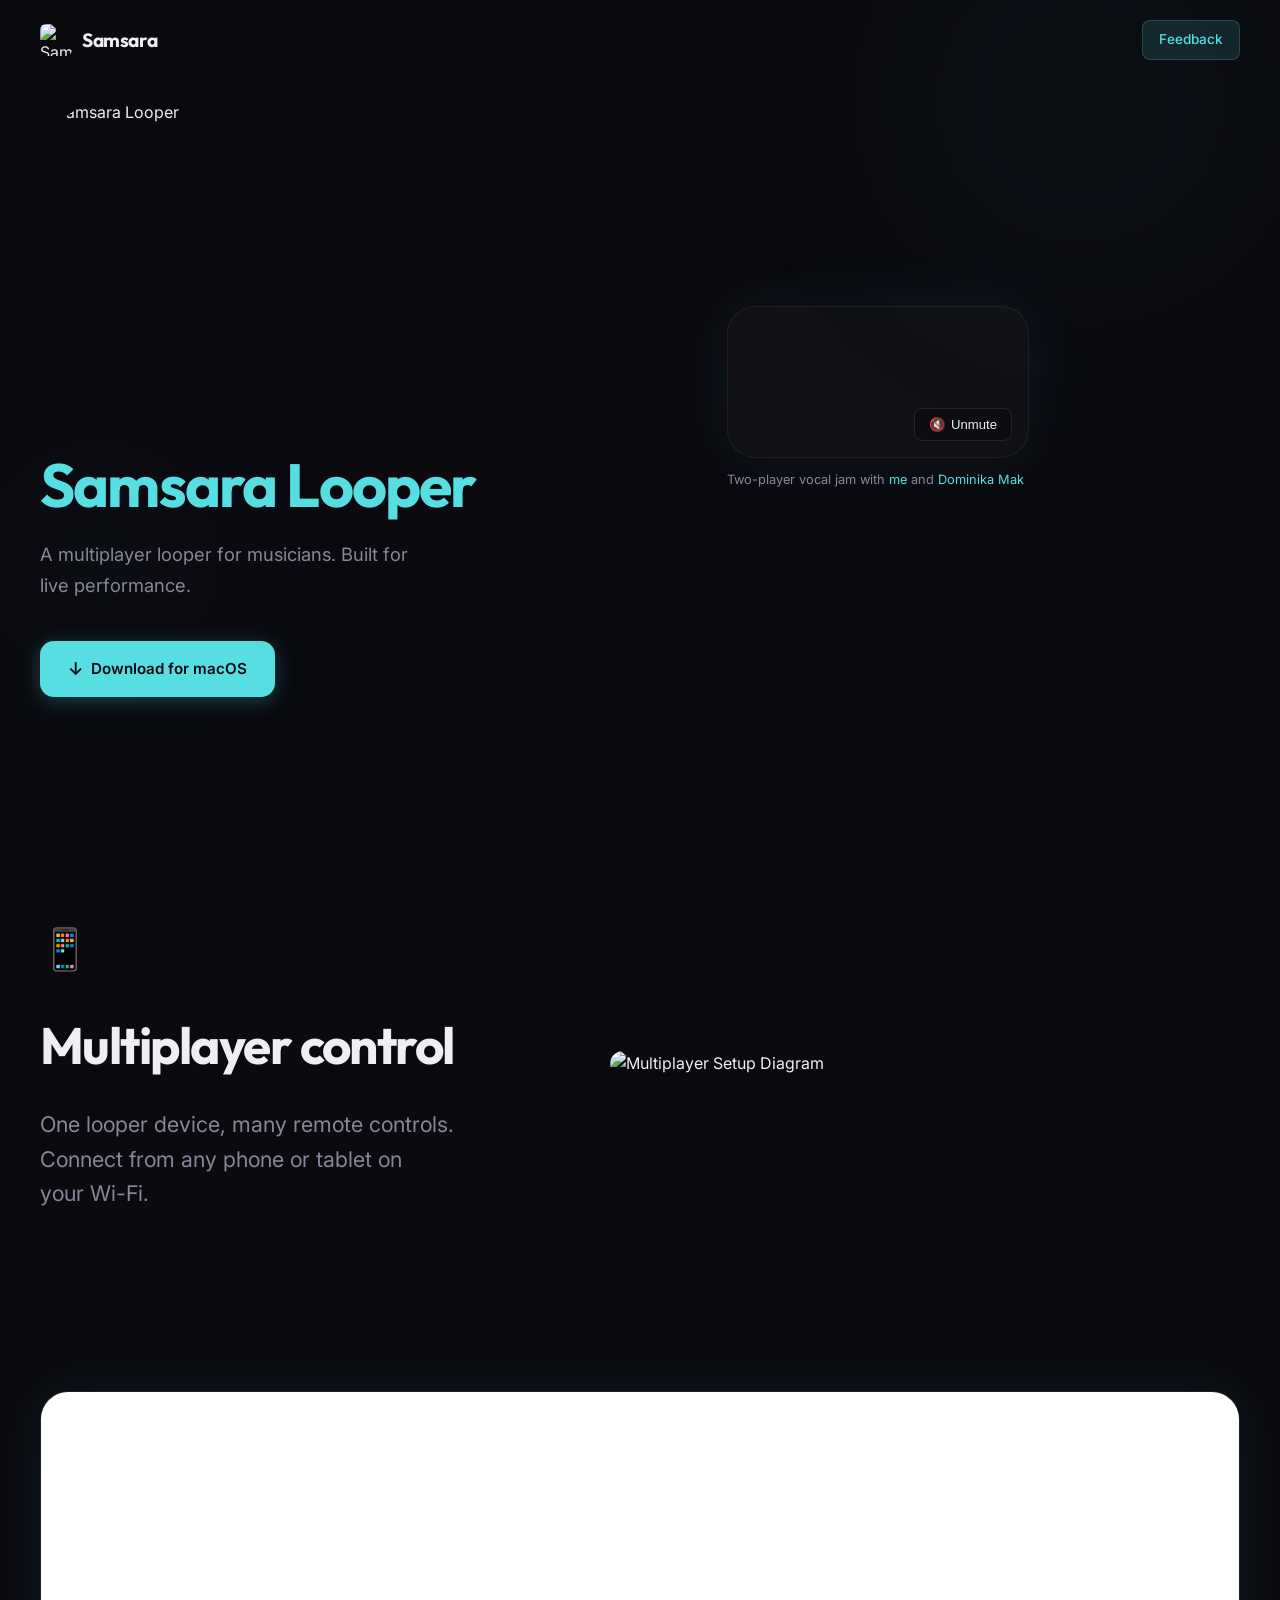
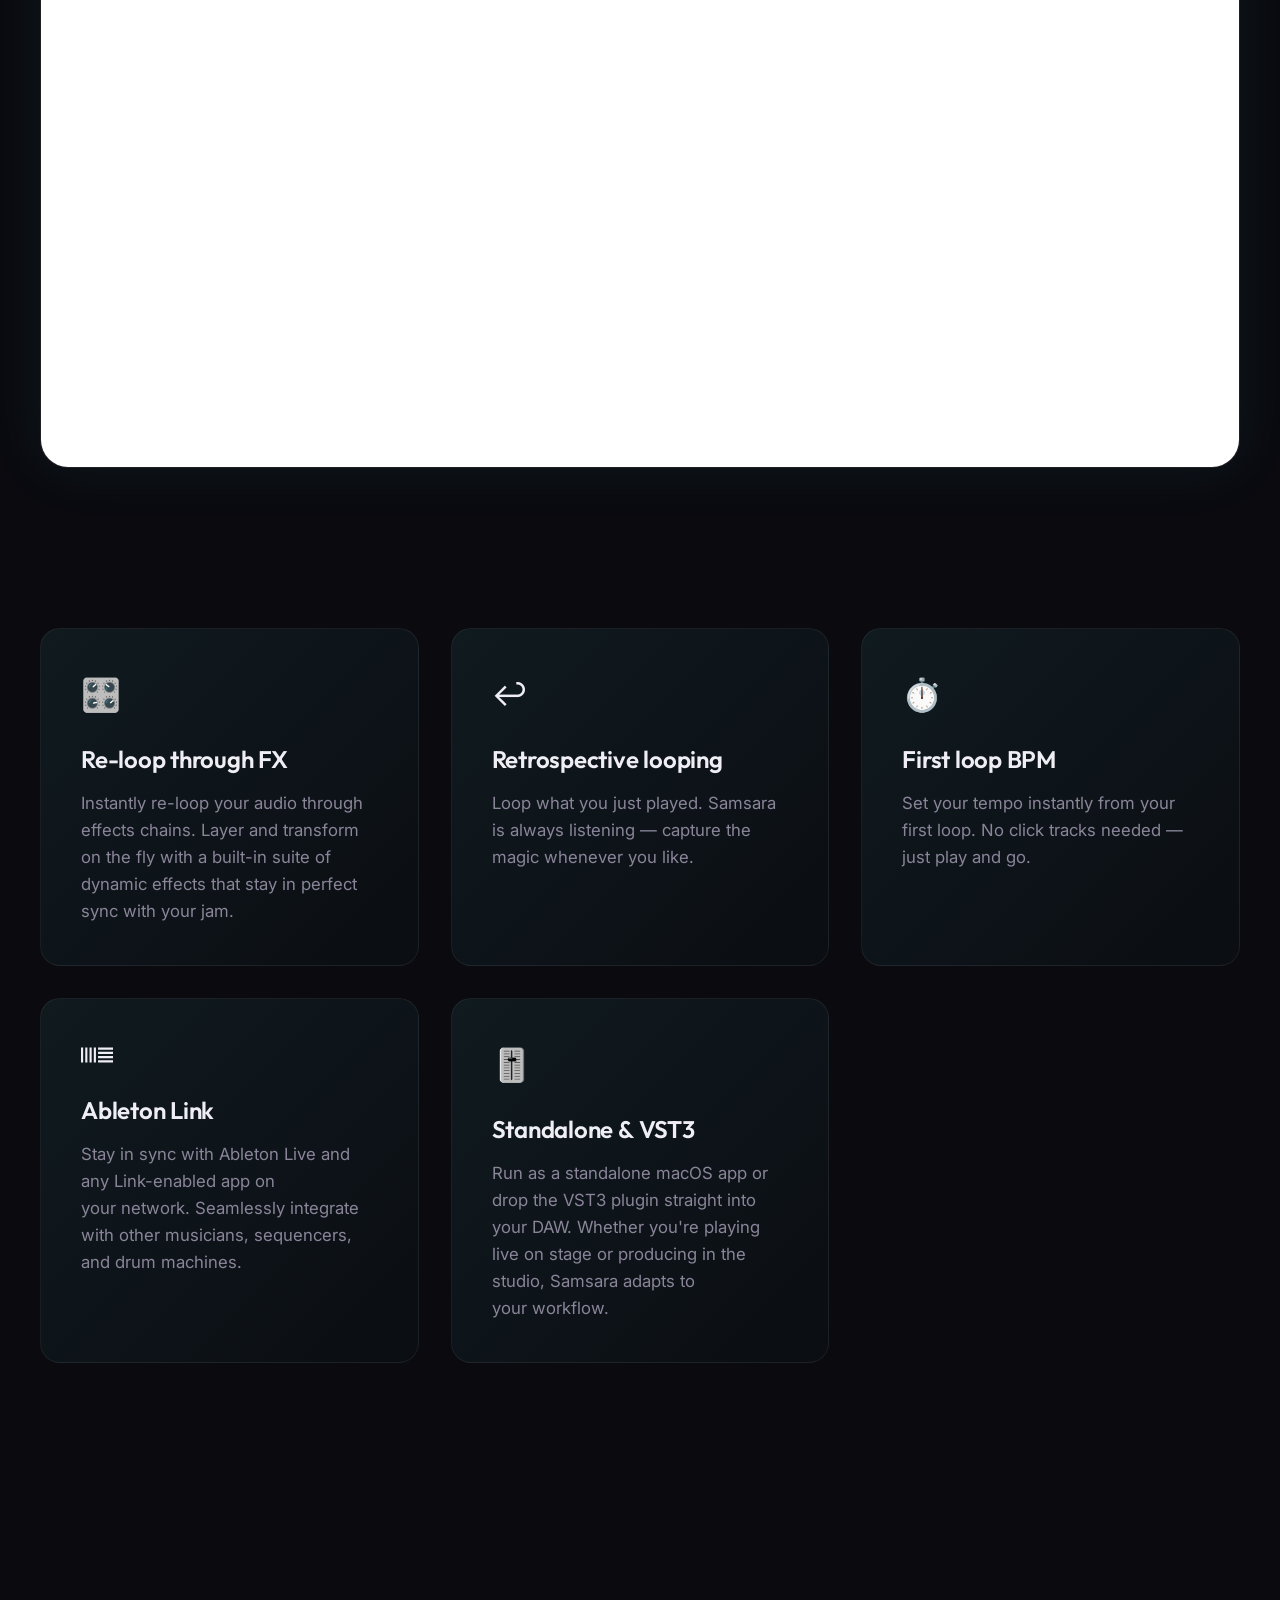
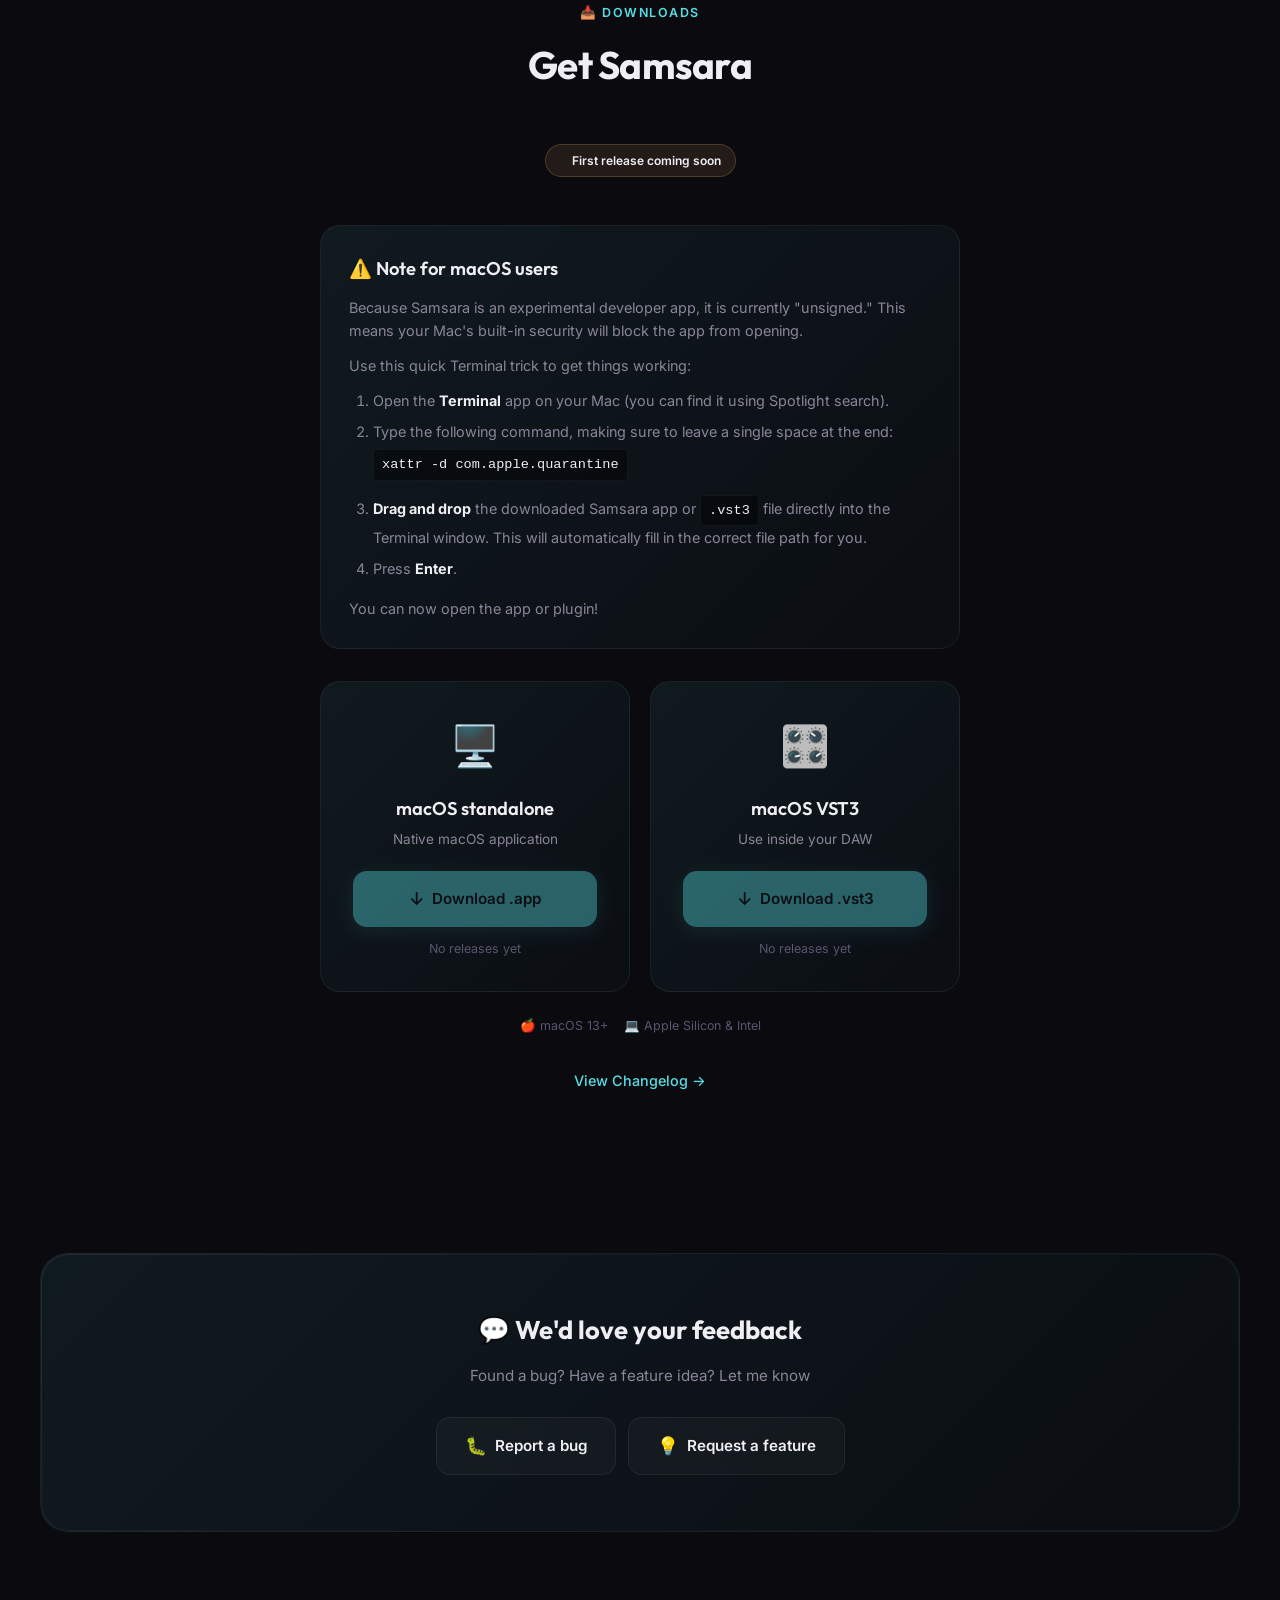
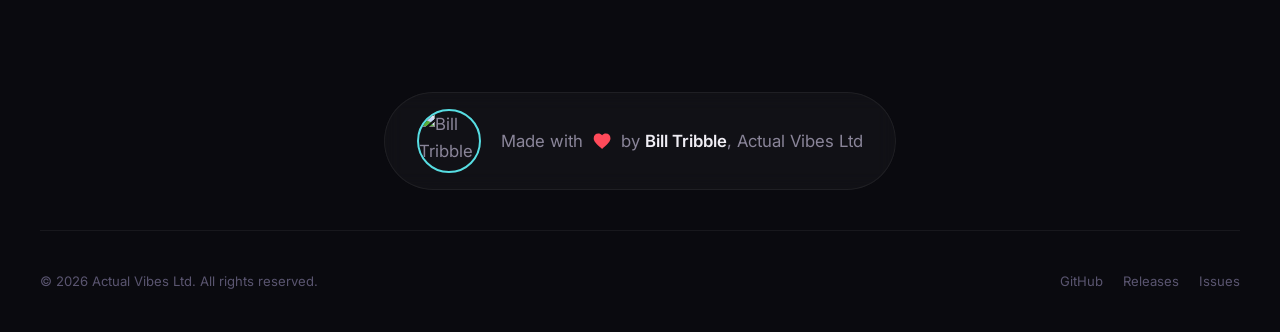
==== index.html @ 3be608af "feat: add multiplayer control demo video" ====
<!DOCTYPE html>
<html lang="en">
<head>
    <meta charset="UTF-8">
    <meta name="viewport" content="width=device-width, initial-scale=1.0">
    <title>Samsara Looper — Multiplayer Looping Workstation</title>
    <meta name="description" content="A multiplayer looper for musicians. Built for live performance.">
    
    <!-- Favicon -->
    <link rel="icon" type="image/png" href="assets/samsara-logo.png">

    <link rel="preconnect" href="https://fonts.googleapis.com">
    <link rel="preconnect" href="https://fonts.gstatic.com" crossorigin>
    <link href="https://fonts.googleapis.com/css2?family=Inter:wght@300;400;500;600;700&family=Outfit:wght@400;600;700&display=swap" rel="stylesheet">
    <style>
        *, *::before, *::after {
            margin: 0;
            padding: 0;
            box-sizing: border-box;
        }

        :root {
            color-scheme: dark;
            --bg-primary: #0a0a0f;
            --bg-secondary: #12121a;
            --bg-card: rgba(255, 255, 255, 0.03);
            --bg-card-hover: rgba(255, 255, 255, 0.06);
            --border-subtle: rgba(255, 255, 255, 0.06);
            --border-glow: var(--active-accent-border-glow);
            --text-primary: #f0eef5;
            --text-secondary: #8a8599;
            --text-muted: #5a5570;
            --code-bg: rgba(0, 0, 0, 0.4);
            --code-text: #f0eef5;
            
            /* Active Theme Variables - Initial App Teal */
            --active-accent: #57DEE3;
            --btn-primary-text: #0a0a0f;
            --active-accent-glow: rgba(87, 222, 227, 0.25);
            --active-accent-glow-hover: rgba(87, 222, 227, 0.35);
            --active-accent-bg-subtle: rgba(87, 222, 227, 0.12);
            --active-accent-bg-subtle-hover: rgba(87, 222, 227, 0.2);
            --active-accent-border-subtle: rgba(87, 222, 227, 0.2);
            --active-accent-border-glow: rgba(87, 222, 227, 0.25);
            
            --active-accent-orb-1: rgba(87, 222, 227, 0.15);
            --active-accent-orb-2: rgba(87, 222, 227, 0.10);
            --active-accent-orb-3: rgba(87, 222, 227, 0.08);
            
            --active-accent-card-start: rgba(87, 222, 227, 0.08);
            --active-accent-card-end: rgba(87, 222, 227, 0.02);

            --gradient-card: linear-gradient(135deg, var(--active-accent-card-start), var(--active-accent-card-end));
            --shadow-glow: 0 0 60px rgba(87, 222, 227, 0.08);
            --radius-sm: 8px;
            --radius-md: 14px;
            --radius-lg: 20px;
            --radius-xl: 28px;
        }

        /* Light Mode Disabled for now
        @media (prefers-color-scheme: light) {
            :root {
                --bg-primary: #f5f5f7;
                --bg-secondary: #ffffff;
                --bg-card: rgba(0, 0, 0, 0.02);
                --bg-card-hover: rgba(0, 0, 0, 0.04);
                --border-subtle: rgba(0, 0, 0, 0.08);
                --text-primary: #1d1d1f;
                --text-secondary: #515154;
                --text-muted: #86868b;
                --code-bg: rgba(0, 0, 0, 0.05);
                --code-text: #1d1d1f;
                --active-accent: #008489;
                --btn-primary-text: #ffffff;
                --active-accent-glow: rgba(0, 132, 137, 0.25);
                --active-accent-glow-hover: rgba(0, 132, 137, 0.35);
                --active-accent-bg-subtle: rgba(0, 132, 137, 0.12);
                --active-accent-bg-subtle-hover: rgba(0, 132, 137, 0.2);
                --active-accent-border-subtle: rgba(0, 132, 137, 0.2);
                --active-accent-border-glow: rgba(0, 132, 137, 0.25);
                --active-accent-orb-1: rgba(0, 132, 137, 0.15);
                --active-accent-orb-2: rgba(0, 132, 137, 0.10);
                --active-accent-orb-3: rgba(0, 132, 137, 0.08);
                --active-accent-card-start: rgba(0, 132, 137, 0.08);
                --active-accent-card-end: rgba(0, 132, 137, 0.02);
                --shadow-glow: 0 20px 40px rgba(0, 0, 0, 0.05);
            }
        }
        */

        html {
            scroll-behavior: smooth;
        }

        body {
            font-family: 'Inter', -apple-system, BlinkMacSystemFont, sans-serif;
            background: var(--bg-primary);
            color: var(--text-primary);
            line-height: 1.6;
            overflow-x: hidden;
            min-height: 100vh;
        }

        /* --- Background Effects --- */
        .bg-gradient-orb {
            position: fixed;
            border-radius: 50%;
            filter: blur(120px);
            opacity: 0.4;
            pointer-events: none;
            z-index: 0;
            transition: background 0.6s ease;
        }

        .orb-1 {
            width: 600px;
            height: 600px;
            background: radial-gradient(circle, var(--active-accent-orb-1), transparent 70%);
            top: -200px;
            right: -100px;
        }

        .orb-2 {
            width: 500px;
            height: 500px;
            background: radial-gradient(circle, var(--active-accent-orb-2), transparent 70%);
            bottom: 10%;
            left: -150px;
        }

        .orb-3 {
            width: 400px;
            height: 400px;
            background: radial-gradient(circle, var(--active-accent-orb-3), transparent 70%);
            top: 50%;
            right: -100px;
        }

        /* --- Layout --- */
        .container {
            max-width: 1400px;
            margin: 0 auto;
            padding: 0 40px;
            position: relative;
            z-index: 1;
        }

        /* --- Navigation --- */
        .nav {
            padding: 20px 0;
            display: flex;
            align-items: center;
            justify-content: space-between;
        }

        .nav-brand {
            display: flex;
            align-items: center;
            gap: 10px;
            text-decoration: none;
            color: var(--text-primary);
        }

        .nav-brand-icon {
            width: 32px;
            height: 32px;
            border-radius: 6px;
        }

        .nav-brand-text {
            font-family: 'Outfit', sans-serif;
            font-weight: 700;
            font-size: 1.2rem;
            letter-spacing: -0.02em;
        }

        .nav-links {
            display: flex;
            gap: 8px;
        }

        .nav-link {
            text-decoration: none;
            color: var(--text-secondary);
            font-size: 0.85rem;
            font-weight: 500;
            padding: 8px 16px;
            border-radius: var(--radius-sm);
            transition: all 0.2s ease;
        }

        .nav-link:hover {
            color: var(--text-primary);
            background: var(--bg-card-hover);
        }

        .nav-link--cta {
            background: var(--active-accent-bg-subtle);
            color: var(--active-accent);
            border: 1px solid var(--active-accent-border-subtle);
            transition: all 0.25s ease;
        }

        .nav-link--cta:hover {
            background: var(--active-accent-bg-subtle-hover);
            color: var(--active-accent);
        }

        /* --- Hero --- */
        .hero {
            padding: 20px 0 80px;
            display: grid;
            grid-template-columns: 1.1fr 0.9fr;
            gap: 60px;
            align-items: center;
            text-align: left;
        }

        .hero-content {
            display: flex;
            flex-direction: column;
            align-items: flex-start;
        }

        .hero-logo {
            width: 320px;
            max-width: 100%;
            height: auto;
            aspect-ratio: 1;
            border-radius: 22.5%;
            display: block;
            margin: 0 0 32px;
            filter: drop-shadow(0 0 80px rgba(168, 130, 255, 0.25));
        }

        @keyframes spin-slow {
            from { transform: rotate(0deg); }
            to { transform: rotate(360deg); }
        }

        .hero h1 {
            font-family: 'Outfit', sans-serif;
            font-size: clamp(2.2rem, 5vw, 3.8rem);
            font-weight: 700;
            letter-spacing: -0.03em;
            line-height: 1.1;
            margin-bottom: 20px;
            cursor: pointer;
            user-select: none;
            transition: transform 0.2s ease;
        }

        .hero h1:hover {
            transform: scale(1.02);
        }

        .hero h1 .gradient-text {
            color: var(--active-accent);
            background: none;
            -webkit-text-fill-color: initial;
            background-clip: initial;
            transition: color 0.4s ease;
        }

        .hero-subtitle {
            font-size: 1.15rem;
            color: var(--text-secondary);
            max-width: 520px;
            margin: 0 0 40px;
            line-height: 1.7;
        }

        .hero-actions {
            display: flex;
            gap: 14px;
            justify-content: flex-start;
            flex-wrap: wrap;
        }

        .hero-video-container {
            display: flex;
            flex-direction: column;
            width: 100%;
        }

        .hero-video {
            position: relative;
            border-radius: var(--radius-xl);
            overflow: hidden;
            border: 1px solid var(--border-subtle);
            box-shadow: var(--shadow-glow);
            background: var(--bg-card);
            transition: transform 0.6s cubic-bezier(0.16, 1, 0.3, 1), box-shadow 0.6s ease;
            display: flex;
            align-items: center;
            justify-content: center;
        }

        .hero-video:hover {
            transform: translateY(-5px);
            border-color: var(--border-glow);
        }

        .hero-video video {
            width: 100%;
            height: auto;
            display: block;
            border-radius: inherit;
        }

        @media (min-width: 901px) {
            .hero-video-container {
                justify-self: end;
                max-height: 85vh;
                display: flex;
                flex-direction: column;
                justify-content: center;
            }
            .hero-video {
                max-height: 75vh;
                display: flex;
                width: fit-content;
            }
            .hero-video video {
                max-height: 75vh;
                width: auto;
                object-fit: contain;
            }
        }

        .video-caption {
            font-size: 0.8rem;
            color: var(--text-secondary);
            margin-top: 12px;
            text-align: left;
        }

        .video-caption a {
            color: var(--active-accent);
            text-decoration: none;
            transition: color 0.2s ease;
        }

        .video-caption a:hover {
            color: var(--text-primary);
            text-decoration: underline;
        }


        .video-controls {
            position: absolute;
            bottom: 16px;
            right: 16px;
            z-index: 10;
        }

        .video-control-btn {
            background: rgba(10, 10, 15, 0.6);
            backdrop-filter: blur(8px);
            border: 1px solid rgba(255, 255, 255, 0.1);
            color: var(--text-primary);
            padding: 8px 14px;
            border-radius: var(--radius-sm);
            font-size: 0.82rem;
            font-weight: 500;
            display: inline-flex;
            align-items: center;
            gap: 6px;
            cursor: pointer;
            transition: all 0.2s ease;
        }

        .video-control-btn:hover {
            background: rgba(10, 10, 15, 0.8);
            border-color: var(--active-accent);
            transform: scale(1.02);
        }


        .diagram-placeholder {
            background: transparent !important;
            border: none !important;
            box-shadow: none !important;
            aspect-ratio: auto !important;
        }

        .diagram-placeholder img {
            width: 100%;
            height: auto;
            display: block;
            position: relative;
            z-index: 2;
            padding: 0;
        }


        /* --- Buttons --- */
        .btn {
            display: inline-flex;
            align-items: center;
            gap: 8px;
            padding: 14px 28px;
            border-radius: var(--radius-md);
            font-size: 0.95rem;
            font-weight: 600;
            text-decoration: none;
            transition: all 0.25s ease;
            cursor: pointer;
            border: none;
            font-family: inherit;
        }

        .btn-primary {
            background: var(--active-accent);
            color: var(--btn-primary-text, #0a0a0f);
            box-shadow: 0 4px 20px var(--active-accent-glow);
            transition: all 0.25s ease;
        }

        .btn-primary:hover {
            transform: translateY(-2px);
            box-shadow: 0 8px 30px var(--active-accent-glow-hover);
        }

        .btn-secondary {
            background: var(--bg-card);
            color: var(--text-primary);
            border: 1px solid var(--border-subtle);
            backdrop-filter: blur(10px);
        }

        .btn-secondary:hover {
            background: var(--bg-card-hover);
            border-color: var(--border-glow);
            transform: translateY(-2px);
        }

        .btn-icon {
            font-size: 1.1rem;
        }

        /* --- Features --- */
        .features {
            padding: 120px 0 160px;
            display: flex;
            flex-direction: column;
            gap: 160px;
        }

        .feature-row {
            display: flex;
            align-items: center;
            gap: 120px;
        }

        .feature-row.reverse {
            flex-direction: row-reverse;
        }

        .feature-media-placeholder {
            flex: 1.4;
            aspect-ratio: 16 / 10;
            background: var(--bg-card);
            border: 1px solid var(--border-subtle);
            border-radius: var(--radius-xl);
            display: flex;
            align-items: center;
            justify-content: center;
            position: relative;
            overflow: hidden;
            box-shadow: 0 20px 40px rgba(0,0,0,0.05);
            transition: transform 0.6s cubic-bezier(0.16, 1, 0.3, 1), box-shadow 0.6s ease;
        }

        @media (prefers-color-scheme: dark) {
            .feature-media-placeholder {
                box-shadow: var(--shadow-glow);
            }
        }

        .feature-media-placeholder::after {
            content: '';
            position: absolute;
            inset: 0;
            background: linear-gradient(180deg, transparent 60%, rgba(0,0,0,0.1));
            z-index: 1;
        }

        @media (prefers-color-scheme: dark) {
            .feature-media-placeholder::after {
                background: linear-gradient(180deg, transparent 60%, rgba(0,0,0,0.3));
            }
        }

        .feature-media-icon {
            font-size: 4rem;
            opacity: 0.15;
            z-index: 0;
            transition: transform 0.6s cubic-bezier(0.16, 1, 0.3, 1);
        }

        .feature-row:hover .feature-media-icon {
            transform: scale(1.1);
        }
        
        .feature-row:hover .feature-media-placeholder {
            transform: translateY(-5px);
            border-color: var(--border-glow);
        }

        .feature-content {
            flex: 1;
            padding: 20px 0;
        }

        .feature-icon {
            font-size: 2.5rem;
            margin-bottom: 24px;
            display: inline-block;
        }

        .feature-title {
            font-family: 'Outfit', sans-serif;
            font-weight: 700;
            font-size: 3.2rem;
            letter-spacing: -0.03em;
            margin-bottom: 20px;
            color: var(--text-primary);
        }

        .feature-desc {
            color: var(--text-secondary);
            font-size: 1.35rem;
            line-height: 1.6;
        }

        .feature-grid {
            display: grid;
            grid-template-columns: repeat(auto-fit, minmax(320px, 1fr));
            gap: 32px;
        }

        .feature-card {
            background: var(--gradient-card);
            border: 1px solid var(--border-subtle);
            border-radius: var(--radius-lg);
            padding: 40px;
            transition: all 0.3s ease;
            display: flex;
            flex-direction: column;
            align-items: flex-start;
            text-align: left;
        }

        .feature-card:hover {
            border-color: var(--border-glow);
            box-shadow: var(--shadow-glow);
            transform: translateY(-5px);
        }

        .feature-card .feature-icon {
            font-size: 2rem;
            margin-bottom: 20px;
            display: inline-block;
        }

        .feature-card-title {
            font-family: 'Outfit', sans-serif;
            font-weight: 600;
            font-size: 1.5rem;
            letter-spacing: -0.01em;
            margin-bottom: 12px;
            color: var(--text-primary);
        }

        .feature-card-desc {
            color: var(--text-secondary);
            font-size: 1.05rem;
            line-height: 1.6;
        }

        /* Scroll Reveal Utility */
        .reveal {
            opacity: 0;
            transform: translateY(40px);
            transition: opacity 0.7s cubic-bezier(0.16, 1, 0.3, 1), transform 0.7s cubic-bezier(0.16, 1, 0.3, 1);
        }

        .reveal.active {
            opacity: 1;
            transform: translateY(0);
        }

        /* --- Info Panel --- */
        .info-panel {
            background: var(--gradient-card);
            border: 1px solid var(--border-subtle);
            border-radius: var(--radius-lg);
            padding: 28px;
            margin: 0 auto 32px;
            max-width: 640px;
            text-align: left;
        }
        .info-panel h3 {
            color: var(--text-primary);
            font-family: 'Outfit', sans-serif;
            font-size: 1.15rem;
            font-weight: 600;
            margin-bottom: 12px;
            display: flex;
            align-items: center;
            gap: 8px;
        }
        .info-panel p {
            color: var(--text-secondary);
            font-size: 0.9rem;
            line-height: 1.6;
            margin-bottom: 12px;
        }
        .info-panel p:last-child {
            margin-bottom: 0;
        }
        .info-panel ol {
            color: var(--text-secondary);
            font-size: 0.9rem;
            line-height: 1.6;
            margin: 12px 0 16px 24px;
        }
        .info-panel li {
            margin-bottom: 8px;
        }
        .info-panel strong {
            color: var(--text-primary);
        }
        .info-panel code {
            background: var(--code-bg);
            padding: 4px 8px;
            border-radius: 4px;
            font-family: ui-monospace, SFMono-Regular, Menlo, Monaco, Consolas, monospace;
            font-size: 0.85rem;
            color: var(--code-text);
            border: 1px solid rgba(128, 128, 128, 0.1);
            display: inline-block;
            margin-top: 6px;
        }

        /* --- Downloads --- */
        .downloads {
            padding: 80px 0;
        }

        .section-header {
            text-align: center;
            margin-bottom: 48px;
        }

        .section-label {
            font-size: 0.78rem;
            font-weight: 600;
            text-transform: uppercase;
            letter-spacing: 0.12em;
            color: var(--active-accent);
            margin-bottom: 12px;
            transition: color 0.4s ease;
        }

        .section-title {
            font-family: 'Outfit', sans-serif;
            font-size: clamp(1.8rem, 4vw, 2.4rem);
            font-weight: 700;
            letter-spacing: -0.02em;
        }

        .download-cards {
            display: grid;
            grid-template-columns: repeat(auto-fit, minmax(280px, 1fr));
            gap: 20px;
            max-width: 640px;
            margin: 0 auto;
        }

        .download-card {
            background: var(--gradient-card);
            border: 1px solid var(--border-subtle);
            border-radius: var(--radius-lg);
            padding: 32px;
            text-align: center;
            transition: all 0.3s ease;
        }

        .download-card:hover {
            border-color: var(--border-glow);
            box-shadow: var(--shadow-glow);
        }

        .download-icon {
            font-size: 2.5rem;
            margin-bottom: 16px;
        }

        .download-title {
            font-family: 'Outfit', sans-serif;
            font-weight: 600;
            font-size: 1.15rem;
            margin-bottom: 6px;
        }

        .download-desc {
            color: var(--text-secondary);
            font-size: 0.85rem;
            margin-bottom: 20px;
        }

        .download-version {
            font-size: 0.78rem;
            color: var(--text-muted);
            margin-top: 12px;
        }

        .download-btn {
            width: 100%;
            justify-content: center;
        }

        .download-btn--disabled {
            opacity: 0.4;
            cursor: not-allowed;
            pointer-events: none;
        }

        /* --- Feedback --- */
        .feedback {
            padding: 80px 0;
        }

        .feedback-card {
            background: var(--gradient-card);
            border: 1px solid var(--border-subtle);
            border-radius: var(--radius-xl);
            padding: 56px 40px;
            text-align: center;
            position: relative;
            overflow: hidden;
        }

        .feedback-card::before {
            content: '';
            position: absolute;
            inset: 0;
            border-radius: var(--radius-xl);
            padding: 1px;
            background: linear-gradient(135deg, rgba(168, 130, 255, 0.15), transparent 50%, rgba(110, 193, 255, 0.1));
            mask: linear-gradient(#000 0 0) content-box, linear-gradient(#000 0 0);
            mask-composite: exclude;
            -webkit-mask-composite: xor;
            pointer-events: none;
        }

        .feedback-title {
            font-family: 'Outfit', sans-serif;
            font-size: 1.6rem;
            font-weight: 700;
            margin-bottom: 12px;
        }

        .feedback-desc {
            color: var(--text-secondary);
            font-size: 0.95rem;
            max-width: 440px;
            margin: 0 auto 28px;
            line-height: 1.7;
        }

        .feedback-actions {
            display: flex;
            gap: 12px;
            justify-content: center;
            flex-wrap: wrap;
        }

        /* --- Footer --- */
        .footer {
            padding: 40px 0;
            border-top: 1px solid var(--border-subtle);
            display: flex;
            justify-content: space-between;
            align-items: center;
            flex-wrap: wrap;
            gap: 16px;
        }

        .footer-text {
            color: var(--text-muted);
            font-size: 0.82rem;
        }

        .footer-links {
            display: flex;
            gap: 20px;
        }

        .footer-link {
            color: var(--text-muted);
            font-size: 0.82rem;
            text-decoration: none;
            transition: color 0.2s ease;
        }

        .footer-link:hover {
            color: var(--text-secondary);
        }

        /* --- Status Badge --- */
        .status-badge {
            display: inline-flex;
            align-items: center;
            gap: 6px;
            padding: 6px 14px;
            border-radius: 100px;
            font-size: 0.75rem;
            font-weight: 600;
            margin-bottom: 24px;
        }

        .status-badge--available {
            background: rgba(107, 223, 184, 0.1);
            color: var(--accent-green);
            border: 1px solid rgba(107, 223, 184, 0.2);
        }

        .status-badge--soon {
            background: rgba(255, 184, 108, 0.1);
            color: var(--accent-warm);
            border: 1px solid rgba(255, 184, 108, 0.2);
        }

        .status-dot {
            width: 6px;
            height: 6px;
            border-radius: 50%;
            animation: pulse 2s ease-in-out infinite;
        }

        .status-dot--green {
            background: var(--accent-green);
        }

        .status-dot--amber {
            background: var(--accent-warm);
        }

        @keyframes pulse {
            0%, 100% { opacity: 1; }
            50% { opacity: 0.4; }
        }

        /* --- Platform badge --- */
        .platform-info {
            display: flex;
            gap: 16px;
            justify-content: center;
            margin-top: 24px;
            flex-wrap: wrap;
        }

        .platform-tag {
            display: inline-flex;
            align-items: center;
            gap: 6px;
            font-size: 0.78rem;
            color: var(--text-muted);
        }

        /* --- Author Credit --- */
        .author-credit {
            padding: 80px 0 40px;
            display: flex;
            justify-content: center;
            align-items: center;
        }

        .author-credit-content {
            display: flex;
            align-items: center;
            gap: 20px;
            font-size: 1.05rem;
            color: var(--text-secondary);
            background: var(--bg-card);
            border: 1px solid var(--border-subtle);
            padding: 16px 32px;
            border-radius: 100px;
            backdrop-filter: blur(10px);
        }

        .author-avatar {
            width: 64px;
            height: 64px;
            border-radius: 50%;
            object-fit: cover;
            border: 2px solid var(--active-accent);
        }

        .author-credit-content a {
            color: var(--text-primary);
            text-decoration: none;
            font-weight: 600;
            transition: color 0.2s ease;
        }

        .author-credit-content a:hover {
            color: var(--active-accent);
        }

        .heart-icon {
            display: inline-block;
            width: 1.2em;
            height: 1.2em;
            vertical-align: -0.25em;
            color: #ff4a5a;
            margin: 0 4px;
            animation: heartbeat 1.5s infinite;
        }

        @keyframes heartbeat {
            0% { transform: scale(1); }
            14% { transform: scale(1.1); }
            28% { transform: scale(1); }
            42% { transform: scale(1.1); }
            70% { transform: scale(1); }
        }

        /* --- Responsive --- */
        @media (max-width: 900px) {
            .container {
                padding: 0 24px;
            }
            .hero {
                grid-template-columns: 1fr;
                gap: 40px;
                padding: 60px 0 50px;
            }
            .hero-content {
                align-items: center;
                text-align: center;
            }
            .hero-actions {
                justify-content: center;
            }

            .video-caption {
                text-align: center;
            }
            .feature-row, .feature-row.reverse {
                flex-direction: column;
                gap: 40px;
                align-items: stretch;
            }
            .feature-content {
                padding: 0;
            }
            .feature-grid {
                gap: 20px;
            }
            .feature-card {
                padding: 32px;
            }
            .feature-media-placeholder {
                width: 100%;
            }
            .feature-title {
                font-size: 1.8rem;
            }
            .diagram-placeholder {
                aspect-ratio: auto !important;
                height: auto !important;
            }
            .diagram-placeholder img {
                padding: 0 !important;
                height: auto !important;
            }
        }

        @media (max-width: 640px) {
            .download-cards { grid-template-columns: 1fr; }
            .feedback-card { padding: 40px 24px; }
            .nav-links { display: none; }
            .footer { flex-direction: column; text-align: center; }
        }
    </style>
</head>
<body>

    <div class="bg-gradient-orb orb-1"></div>
    <div class="bg-gradient-orb orb-2"></div>
    <div class="bg-gradient-orb orb-3"></div>

    <div class="container">

        <!-- Nav -->
        <nav class="nav" id="nav">
            <a href="#" class="nav-brand">
                <img src="assets/samsara-logo.png" alt="Samsara" class="nav-brand-icon">
                <span class="nav-brand-text">Samsara</span>
            </a>
            <div class="nav-links">
                <a href="#feedback" class="nav-link nav-link--cta">Feedback</a>
            </div>
        </nav>

        <!-- Hero -->
        <section class="hero" id="hero">
            <div class="hero-content">
                <img src="assets/samsara-logo.png" alt="Samsara Looper" class="hero-logo">
                <h1>
                    <span class="gradient-text">Samsara&nbsp;Looper</span>
                </h1>
                <p class="hero-subtitle">
                    A multiplayer looper for musicians. Built for live&nbsp;performance.
                </p>
                <div class="hero-actions">
                    <a href="#downloads" class="btn btn-primary">
                        <span class="btn-icon">↓</span>
                        Download for&nbsp;macOS
                    </a>
                </div>
            </div>
            <div class="hero-video-container">
                <div class="hero-video">
                    <video id="hero-vid" autoplay loop muted playsinline>
                        <source src="assets/domi-jam-02.mp4" type="video/mp4">
                        Your browser does not support the video&nbsp;tag.
                    </video>
                    <div class="video-controls">
                        <button id="unmute-btn" class="video-control-btn">
                            <span class="video-control-icon">🔇</span>
                            <span class="video-control-label">Unmute</span>
                        </button>
                    </div>
                </div>
                <div class="video-caption">
                    Two-player vocal jam with <a href="https://billtribble.com/" target="_blank" rel="noopener">me</a> and&nbsp;<a href="https://www.dominikamak.com/" target="_blank" rel="noopener">Dominika&nbsp;Mak</a>
                </div>
            </div>
        </section>

        <!-- Features -->
        <section class="features" id="features">
            <div class="feature-row reveal">
                <div class="feature-content">
                    <span class="feature-icon">📱</span>
                    <h3 class="feature-title">Multiplayer&nbsp;control</h3>
                    <p class="feature-desc">One looper device, many remote controls. Connect from any phone or tablet on your&nbsp;Wi-Fi.</p>
                </div>
                <div class="feature-media-placeholder diagram-placeholder">
                    <img src="assets/multiplayer-diagram.svg" alt="Multiplayer Setup Diagram">
                </div>
            </div>

            <div class="reveal" style="position: relative; padding-bottom: 56.25%; height: 0; overflow: hidden; border-radius: var(--radius-xl); border: 1px solid var(--border-subtle); box-shadow: var(--shadow-glow); background: var(--bg-card); transition: transform 0.6s cubic-bezier(0.16, 1, 0.3, 1), box-shadow 0.6s ease;" onmouseover="this.style.transform='translateY(-5px)'; this.style.borderColor='var(--border-glow)'" onmouseout="this.style.transform='none'; this.style.borderColor='var(--border-subtle)'">
                <iframe src="https://www.youtube.com/embed/ejbYN4Lfiks" style="position: absolute; top: 0; left: 0; width: 100%; height: 100%; border: 0;" allow="accelerometer; autoplay; clipboard-write; encrypted-media; gyroscope; picture-in-picture; web-share" allowfullscreen title="Multiplayer Control Demo"></iframe>
            </div>

            <div class="feature-grid">
                <div class="feature-card reveal">
                    <span class="feature-icon">🎛️</span>
                    <h3 class="feature-card-title">Re-loop through&nbsp;FX</h3>
                    <p class="feature-card-desc">Instantly re-loop your audio through effects chains. Layer and transform on the&nbsp;fly with a built-in suite of dynamic effects that stay in perfect sync with your&nbsp;jam.</p>
                </div>

                <div class="feature-card reveal">
                    <span class="feature-icon">↩️</span>
                    <h3 class="feature-card-title">Retrospective&nbsp;looping</h3>
                    <p class="feature-card-desc">Loop what you just played. Samsara is always listening — capture the magic whenever you&nbsp;like.</p>
                </div>

                <div class="feature-card reveal">
                    <span class="feature-icon">⏱️</span>
                    <h3 class="feature-card-title">First loop&nbsp;BPM</h3>
                    <p class="feature-card-desc">Set your tempo instantly from your first loop. No click tracks needed — just play and&nbsp;go.</p>
                </div>

                <div class="feature-card reveal">
                    <span class="feature-icon" style="display: inline-flex; width: 32px; height: 32px; vertical-align: middle;">
                        <svg fill="currentColor" viewBox="0 0 24 24" role="img" xmlns="http://www.w3.org/2000/svg"><path d="M0 6.4v11.2h1.6V6.4zm3.2 0v11.2h1.6V6.4zm3.2 0v11.2H8V6.4zm3.2 0v11.2h1.6V6.4zm3.2 0V8H24V6.4zm0 3.2v1.6H24V9.6zm0 3.2v1.6H24v-1.6zm0 3.2v1.6H24V16z"/></svg>
                    </span>
                    <h3 class="feature-card-title">Ableton&nbsp;Link</h3>
                    <p class="feature-card-desc">Stay in sync with Ableton Live and any Link-enabled app on your&nbsp;network. Seamlessly integrate with other musicians, sequencers, and drum&nbsp;machines.</p>
                </div>

                <div class="feature-card reveal">
                    <span class="feature-icon">🎚️</span>
                    <h3 class="feature-card-title">Standalone &amp;&nbsp;VST3</h3>
                    <p class="feature-card-desc">Run as a standalone macOS app or drop the VST3 plugin straight into your&nbsp;DAW. Whether you're playing live on stage or producing in the studio, Samsara adapts to your&nbsp;workflow.</p>
                </div>
            </div>
        </section>

        <!-- Downloads -->
        <section class="downloads" id="downloads">
            <div class="section-header">
                <p class="section-label">📥 Downloads</p>
                <h2 class="section-title">Get&nbsp;Samsara</h2>
            </div>

            <div id="release-status" style="text-align: center; margin-bottom: 24px;">
                <span class="status-badge status-badge--soon">
                    <span class="status-dot status-dot--amber"></span>
                    Checking for&nbsp;releases…
                </span>
            </div>

            <div class="info-panel">
                <h3>⚠️ Note for macOS&nbsp;users</h3>
                <p>Because Samsara is an experimental developer app, it is currently "unsigned." This means your Mac's built-in security will block the app from&nbsp;opening.</p>
                <p>Use this quick Terminal trick to get things&nbsp;working:</p>
                <ol>
                    <li>Open the <strong>Terminal</strong> app on your Mac (you can find it using Spotlight&nbsp;search).</li>
                    <li>Type the following command, making sure to leave a single space at the&nbsp;end:<br>
                        <code>xattr -d com.apple.quarantine </code>
                    </li>
                    <li><strong>Drag and drop</strong> the downloaded Samsara app or <code>.vst3</code> file directly into the Terminal window. This will automatically fill in the correct file path for&nbsp;you.</li>
                    <li>Press&nbsp;<strong>Enter</strong>.</li>
                </ol>
                <p>You can now open the app or&nbsp;plugin!</p>
            </div>

            <div class="download-cards">
                <div class="download-card">
                    <div class="download-icon">🖥️</div>
                    <h3 class="download-title">macOS&nbsp;standalone</h3>
                    <p class="download-desc">Native macOS&nbsp;application</p>
                    <a href="#" id="download-standalone" class="btn btn-primary download-btn download-btn--disabled">
                        <span class="btn-icon">↓</span>
                        Download&nbsp;.app
                    </a>
                    <p class="download-version" id="standalone-version">No releases&nbsp;yet</p>
                </div>
                <div class="download-card">
                    <div class="download-icon">🎛️</div>
                    <h3 class="download-title">macOS&nbsp;VST3</h3>
                    <p class="download-desc">Use inside your&nbsp;DAW</p>
                    <a href="#" id="download-vst3" class="btn btn-primary download-btn download-btn--disabled">
                        <span class="btn-icon">↓</span>
                        Download&nbsp;.vst3
                    </a>
                    <p class="download-version" id="vst3-version">No releases&nbsp;yet</p>
                </div>
            </div>

            <div class="platform-info">
                <span class="platform-tag">🍎 macOS&nbsp;13+</span>
                <span class="platform-tag">💻 Apple Silicon &amp;&nbsp;Intel</span>
            </div>

            <div style="text-align: center; margin-top: 32px;" class="reveal">
                <a href="https://github.com/BillTribble/Samsara-Looper/releases" target="_blank" rel="noopener" style="color: var(--active-accent); font-size: 0.9rem; text-decoration: none; font-weight: 500; transition: opacity 0.2s ease;" onmouseover="this.style.opacity=0.8" onmouseout="this.style.opacity=1">
                    View Changelog &rarr;
                </a>
            </div>
        </section>

        <!-- Feedback -->
        <section class="feedback" id="feedback">
            <div class="feedback-card">
                <h2 class="feedback-title">💬 We'd love your&nbsp;feedback</h2>
                <p class="feedback-desc">
                    Found a bug? Have a feature idea? Let me&nbsp;know
                </p>
                <div class="feedback-actions">
                    <a href="https://github.com/BillTribble/Samsara-Looper/issues/new?labels=bug&template=bug_report.md&title=%5BBug%5D+" class="btn btn-secondary" target="_blank" rel="noopener">
                        <span class="btn-icon">🐛</span>
                        Report a&nbsp;bug
                    </a>
                    <a href="https://github.com/BillTribble/Samsara-Looper/issues/new?labels=enhancement&title=%5BFeature%5D+" class="btn btn-secondary" target="_blank" rel="noopener">
                        <span class="btn-icon">💡</span>
                        Request a&nbsp;feature
                    </a>
                </div>
            </div>
        </section>

        <!-- Author Credit -->
        <section class="author-credit">
            <div class="author-credit-content">
                <img src="assets/bill-avatar.jpg" alt="Bill Tribble" class="author-avatar">
                <span>Made with <svg class="heart-icon" viewBox="0 0 24 24" fill="currentColor"><path d="M12 21.35l-1.45-1.32C5.4 15.36 2 12.28 2 8.5 2 5.42 4.42 3 7.5 3c1.74 0 3.41.81 4.5 2.09C13.09 3.81 14.76 3 16.5 3 19.58 3 22 5.42 22 8.5c0 3.78-3.4 6.86-8.55 11.54L12 21.35z"/></svg> by <a href="https://billtribble.com/" target="_blank" rel="noopener">Bill&nbsp;Tribble</a>, Actual&nbsp;Vibes&nbsp;Ltd</span>
            </div>
        </section>

        <!-- Footer -->
        <footer class="footer">
            <p class="footer-text">© 2026 Actual Vibes Ltd. All rights&nbsp;reserved.</p>
            <div class="footer-links">
                <a href="https://github.com/BillTribble/Samsara-Looper" class="footer-link" target="_blank" rel="noopener">GitHub</a>
                <a href="https://github.com/BillTribble/Samsara-Looper/releases" class="footer-link" target="_blank" rel="noopener">Releases</a>
                <a href="https://github.com/BillTribble/Samsara-Looper/issues" class="footer-link" target="_blank" rel="noopener">Issues</a>
            </div>
        </footer>

    </div>

    <script>
        /**
         * Fetches the latest release from the GitHub Releases API
         * and populates the download buttons with real links.
         */
        const REPO = 'BillTribble/Samsara-Looper';
        const API_URL = `https://api.github.com/repos/${REPO}/releases/latest`;

        async function fetchLatestRelease() {
            const statusEl = document.getElementById('release-status');
            const standaloneBtn = document.getElementById('download-standalone');
            const vst3Btn = document.getElementById('download-vst3');
            const standaloneVersion = document.getElementById('standalone-version');
            const vst3Version = document.getElementById('vst3-version');

            try {
                const res = await fetch(API_URL);

                if (res.status === 404) {
                    statusEl.innerHTML = `
                        <span class="status-badge status-badge--soon">
                            <span class="status-dot status-dot--amber"></span>
                            First release coming&nbsp;soon
                        </span>`;
                    return;
                }

                if (!res.ok) throw new Error(`HTTP ${res.status}`);

                const release = await res.json();
                const assets = release.assets || [];
                const version = release.tag_name || release.name;
                const publishedAt = new Date(release.published_at).toLocaleDateString('en-GB', {
                    day: 'numeric', month: 'short', year: 'numeric'
                });

                // Find standalone (.app or .zip containing .app)
                const standaloneAsset = assets.find(a =>
                    /standalone/i.test(a.name) || /\.app/i.test(a.name)
                );

                // Find VST3
                const vst3Asset = assets.find(a =>
                    /\.vst3/i.test(a.name) || /vst3/i.test(a.name)
                );

                if (standaloneAsset) {
                    standaloneBtn.href = standaloneAsset.browser_download_url;
                    standaloneBtn.classList.remove('download-btn--disabled');
                    standaloneVersion.textContent = `${version} · ${publishedAt}`;
                }

                if (vst3Asset) {
                    vst3Btn.href = vst3Asset.browser_download_url;
                    vst3Btn.classList.remove('download-btn--disabled');
                    vst3Version.textContent = `${version} · ${publishedAt}`;
                }

                const hasAny = standaloneAsset || vst3Asset;
                statusEl.innerHTML = hasAny
                    ? `<span class="status-badge status-badge--available">
                           <span class="status-dot status-dot--green"></span>
                           ${version}&nbsp;available
                       </span>`
                    : `<span class="status-badge status-badge--soon">
                           <span class="status-dot status-dot--amber"></span>
                           ${version} — no downloadable assets&nbsp;yet
                       </span>`;

            } catch (err) {
                console.warn('Could not fetch release info:', err);
                statusEl.innerHTML = `
                    <span class="status-badge status-badge--soon">
                        <span class="status-dot status-dot--amber"></span>
                        First release coming&nbsp;soon
                    </span>`;
            }
        }

        // Smooth scroll for nav links
        document.querySelectorAll('a[href^="#"]').forEach(link => {
            link.addEventListener('click', e => {
                const target = document.querySelector(link.getAttribute('href'));
                if (target) {
                    e.preventDefault();
                    target.scrollIntoView({ behavior: 'smooth', block: 'start' });
                }
            });
        });

        // Fetch releases on load
        fetchLatestRelease();

        const THEMES = [
            {
                name: 'teal',
                color: '#008489',
                rgb: '0, 132, 137',
                darkColor: '#57DEE3',
                darkRgb: '87, 222, 227',
                btnText: '#ffffff',
                darkBtnText: '#0a0a0f'
            },
            {
                name: 'blue',
                color: '#0066cc',
                rgb: '0, 102, 204',
                darkColor: '#6ec1ff',
                darkRgb: '110, 193, 255',
                btnText: '#ffffff',
                darkBtnText: '#0a0a0f'
            }
        ];

        let currentThemeIndex = 0;

        function setTheme(theme) {
            const root = document.documentElement;
            // Force dark mode for now
            const isDark = true;
            
            const color = isDark ? theme.darkColor : theme.color;
            const rgb = isDark ? theme.darkRgb : theme.rgb;
            const btnText = isDark ? theme.darkBtnText : theme.btnText;

            root.style.setProperty('--active-accent', color);
            root.style.setProperty('--btn-primary-text', btnText);
            root.style.setProperty('--active-accent-glow', `rgba(${rgb}, 0.25)`);
            root.style.setProperty('--active-accent-glow-hover', `rgba(${rgb}, 0.35)`);
            root.style.setProperty('--active-accent-bg-subtle', `rgba(${rgb}, 0.12)`);
            root.style.setProperty('--active-accent-bg-subtle-hover', `rgba(${rgb}, 0.2)`);
            root.style.setProperty('--active-accent-border-subtle', `rgba(${rgb}, 0.2)`);
            root.style.setProperty('--active-accent-border-glow', `rgba(${rgb}, 0.25)`);
            
            root.style.setProperty('--active-accent-orb-1', `rgba(${rgb}, 0.15)`);
            root.style.setProperty('--active-accent-orb-2', `rgba(${rgb}, 0.10)`);
            root.style.setProperty('--active-accent-orb-3', `rgba(${rgb}, 0.08)`);
            
            root.style.setProperty('--active-accent-card-start', `rgba(${rgb}, 0.08)`);
            root.style.setProperty('--active-accent-card-end', `rgba(${rgb}, 0.02)`);
            
            root.style.setProperty('--shadow-glow', isDark ? `0 0 60px rgba(${rgb}, 0.08)` : `0 20px 40px rgba(0, 0, 0, 0.05)`);
        }

        // Set initial Theme
        setTheme(THEMES[0]);

        // Handle title click
        const heroTitle = document.querySelector('.hero h1');
        if (heroTitle) {
            heroTitle.addEventListener('click', () => {
                currentThemeIndex = (currentThemeIndex + 1) % THEMES.length;
                setTheme(THEMES[currentThemeIndex]);
            });
        }

        // Listen for OS theme changes (Disabled to force dark mode)
        /*
        if (window.matchMedia) {
            window.matchMedia('(prefers-color-scheme: dark)').addEventListener('change', () => {
                setTheme(THEMES[currentThemeIndex]);
            });
        }
        */

        // Intersection Observer for scroll reveal animations
        const revealObserverOptions = {
            root: null,
            rootMargin: '0px',
            threshold: 0.1
        };

        const revealObserver = new IntersectionObserver((entries, observer) => {
            entries.forEach(entry => {
                if (entry.isIntersecting) {
                    entry.target.classList.add('active');
                    observer.unobserve(entry.target);
                }
            });
        }, revealObserverOptions);

        document.querySelectorAll('.reveal').forEach(el => {
            revealObserver.observe(el);
        });

        // Add reveal class to other sections for swish effect
        document.querySelectorAll('.info-panel, .download-card, .feedback-card').forEach(el => {
            el.classList.add('reveal');
            revealObserver.observe(el);
        });

        // Video mute/unmute control
        const heroVideo = document.getElementById('hero-vid');
        const unmuteBtn = document.getElementById('unmute-btn');
        if (heroVideo && unmuteBtn) {
            const unmuteIcon = unmuteBtn.querySelector('.video-control-icon');
            const unmuteLabel = unmuteBtn.querySelector('.video-control-label');

            unmuteBtn.addEventListener('click', () => {
                if (heroVideo.muted) {
                    heroVideo.muted = false;
                    unmuteIcon.textContent = '🔊';
                    unmuteLabel.textContent = 'Mute';
                } else {
                    heroVideo.muted = true;
                    unmuteIcon.textContent = '🔇';
                    unmuteLabel.textContent = 'Unmute';
                }
            });
        }
    </script>

</body>
</html>
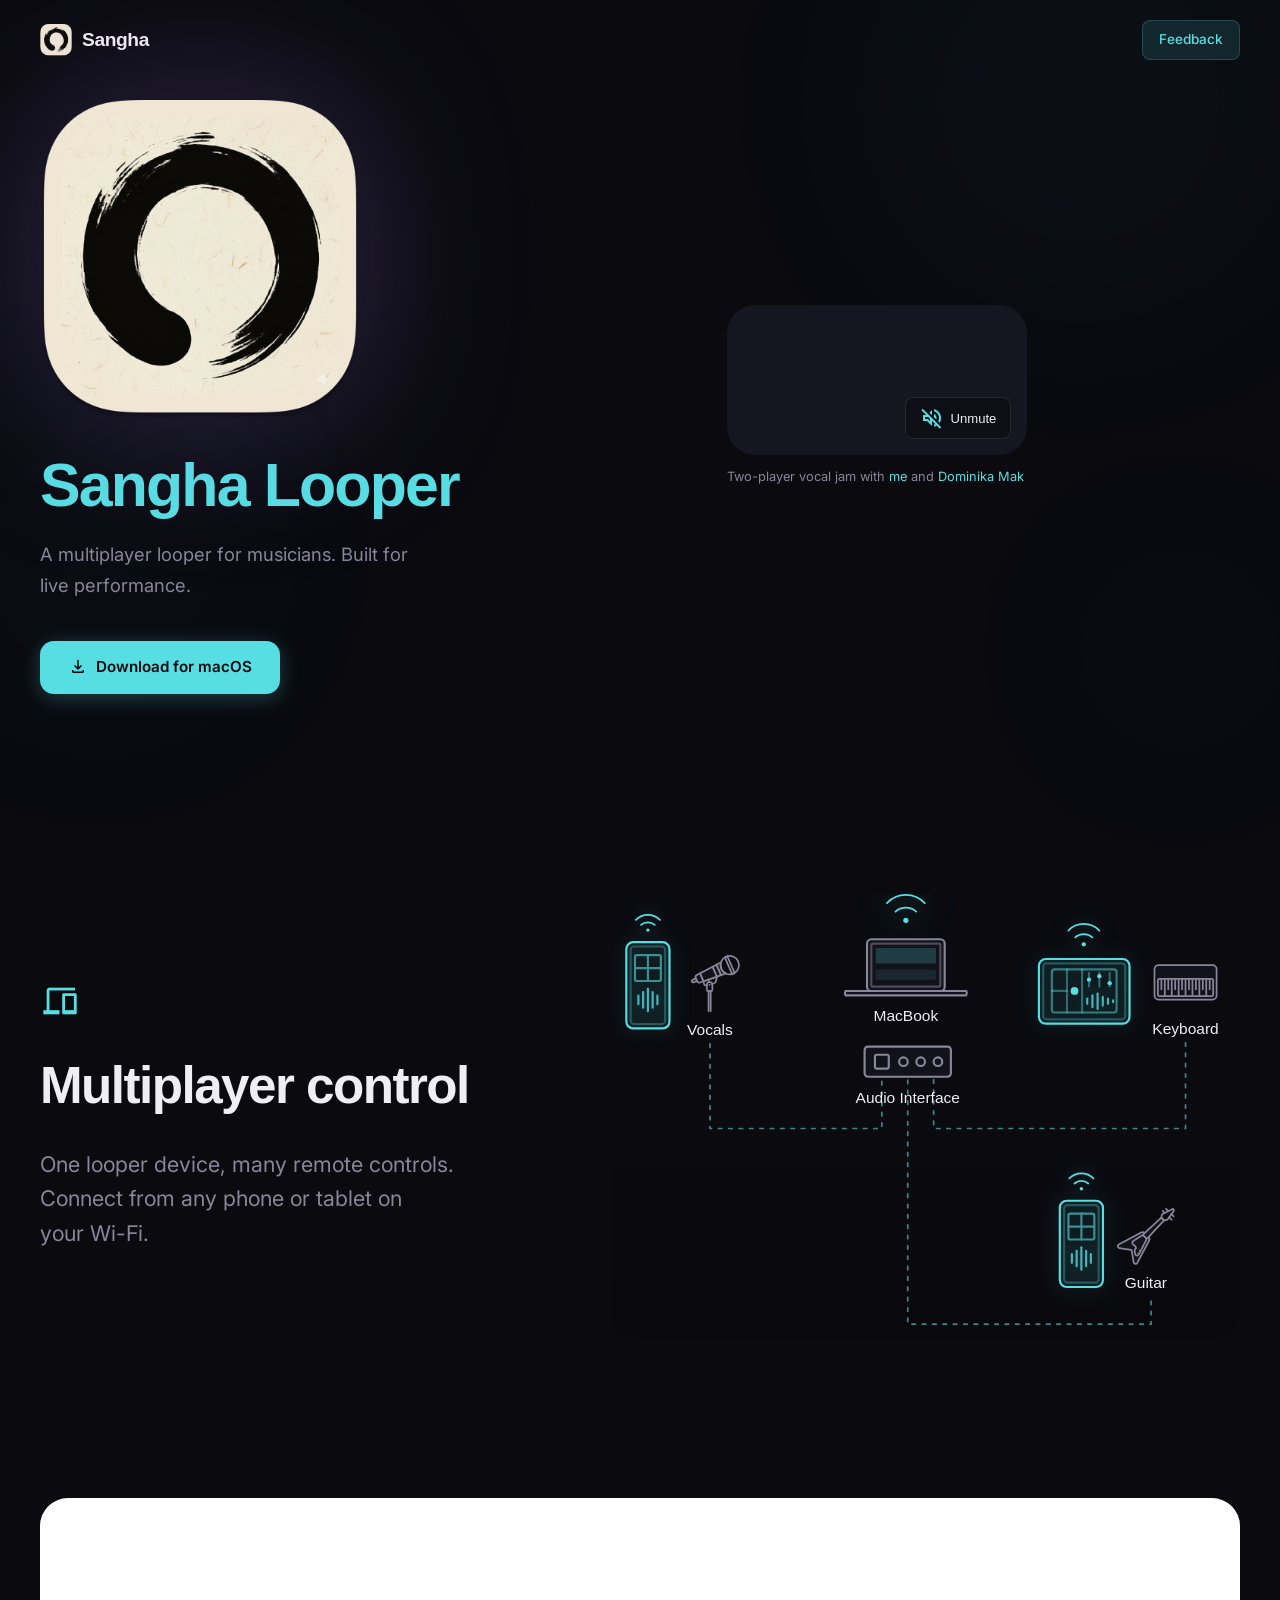
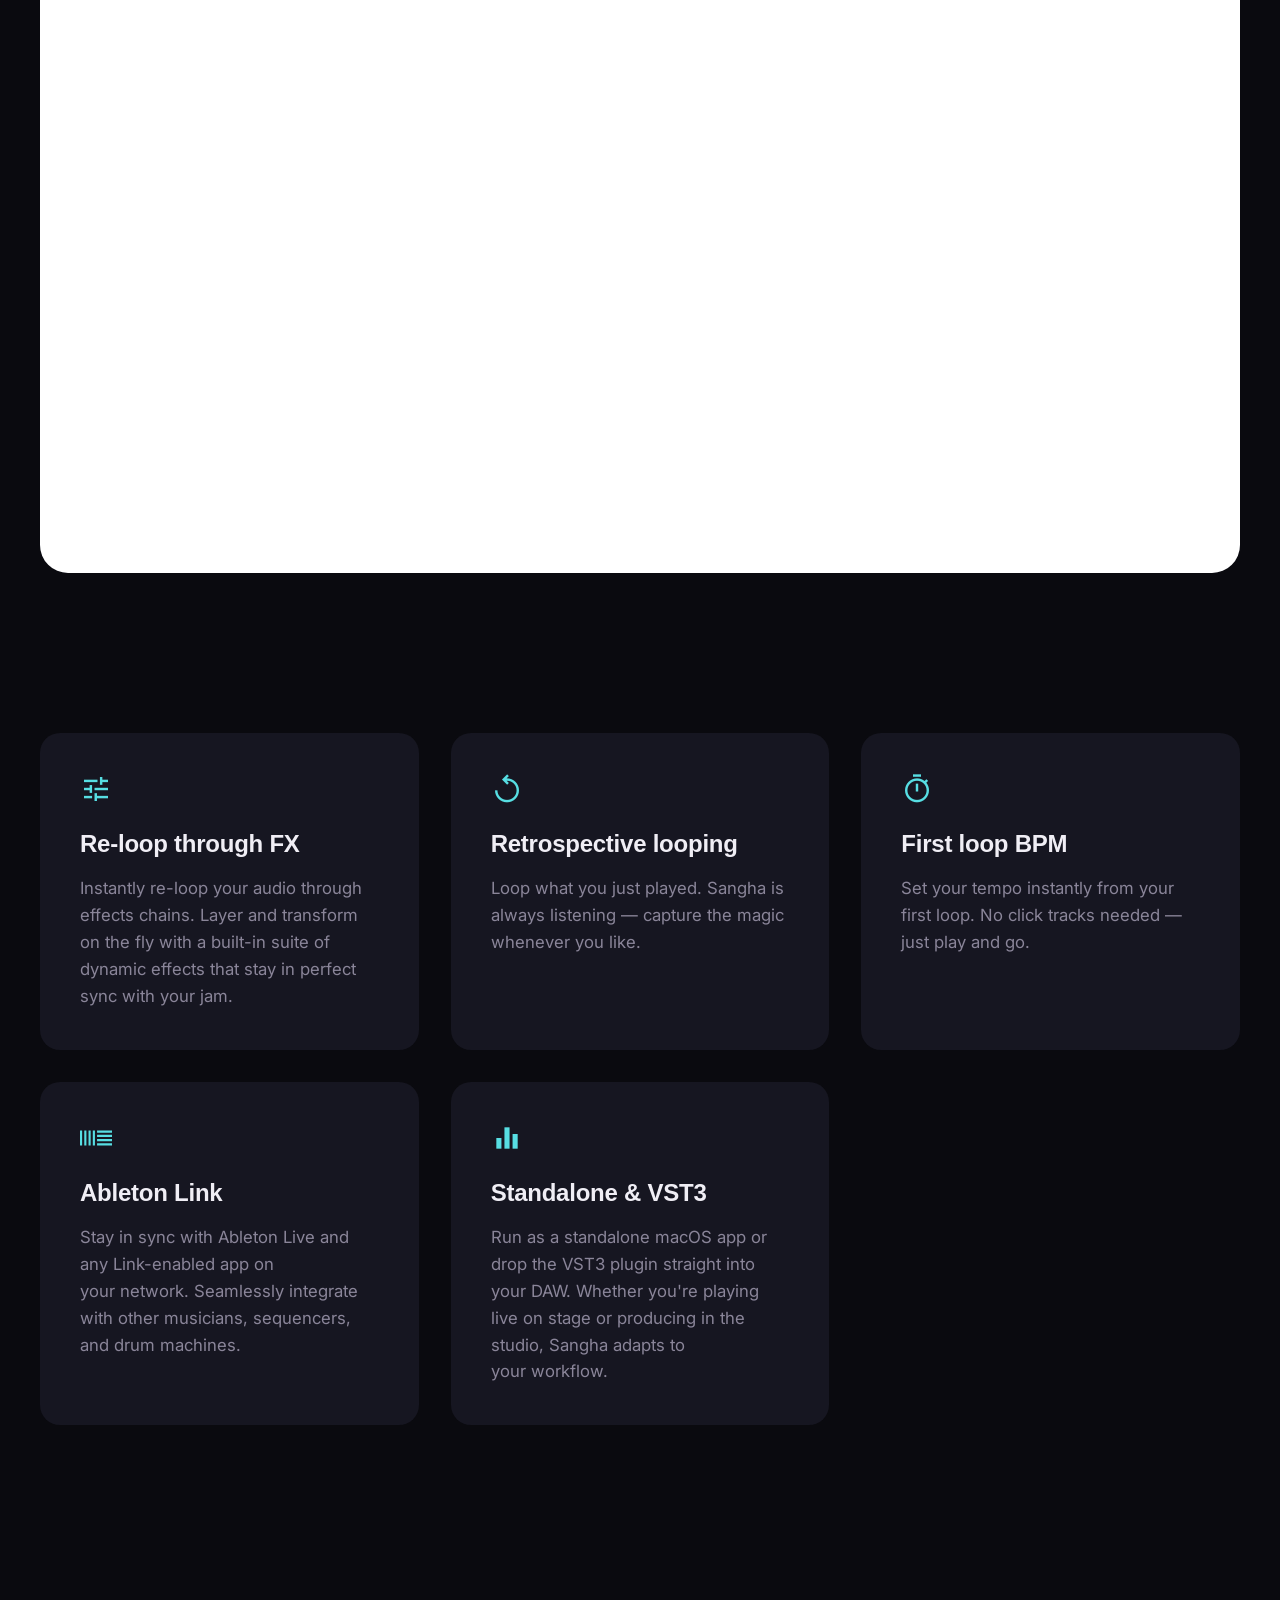
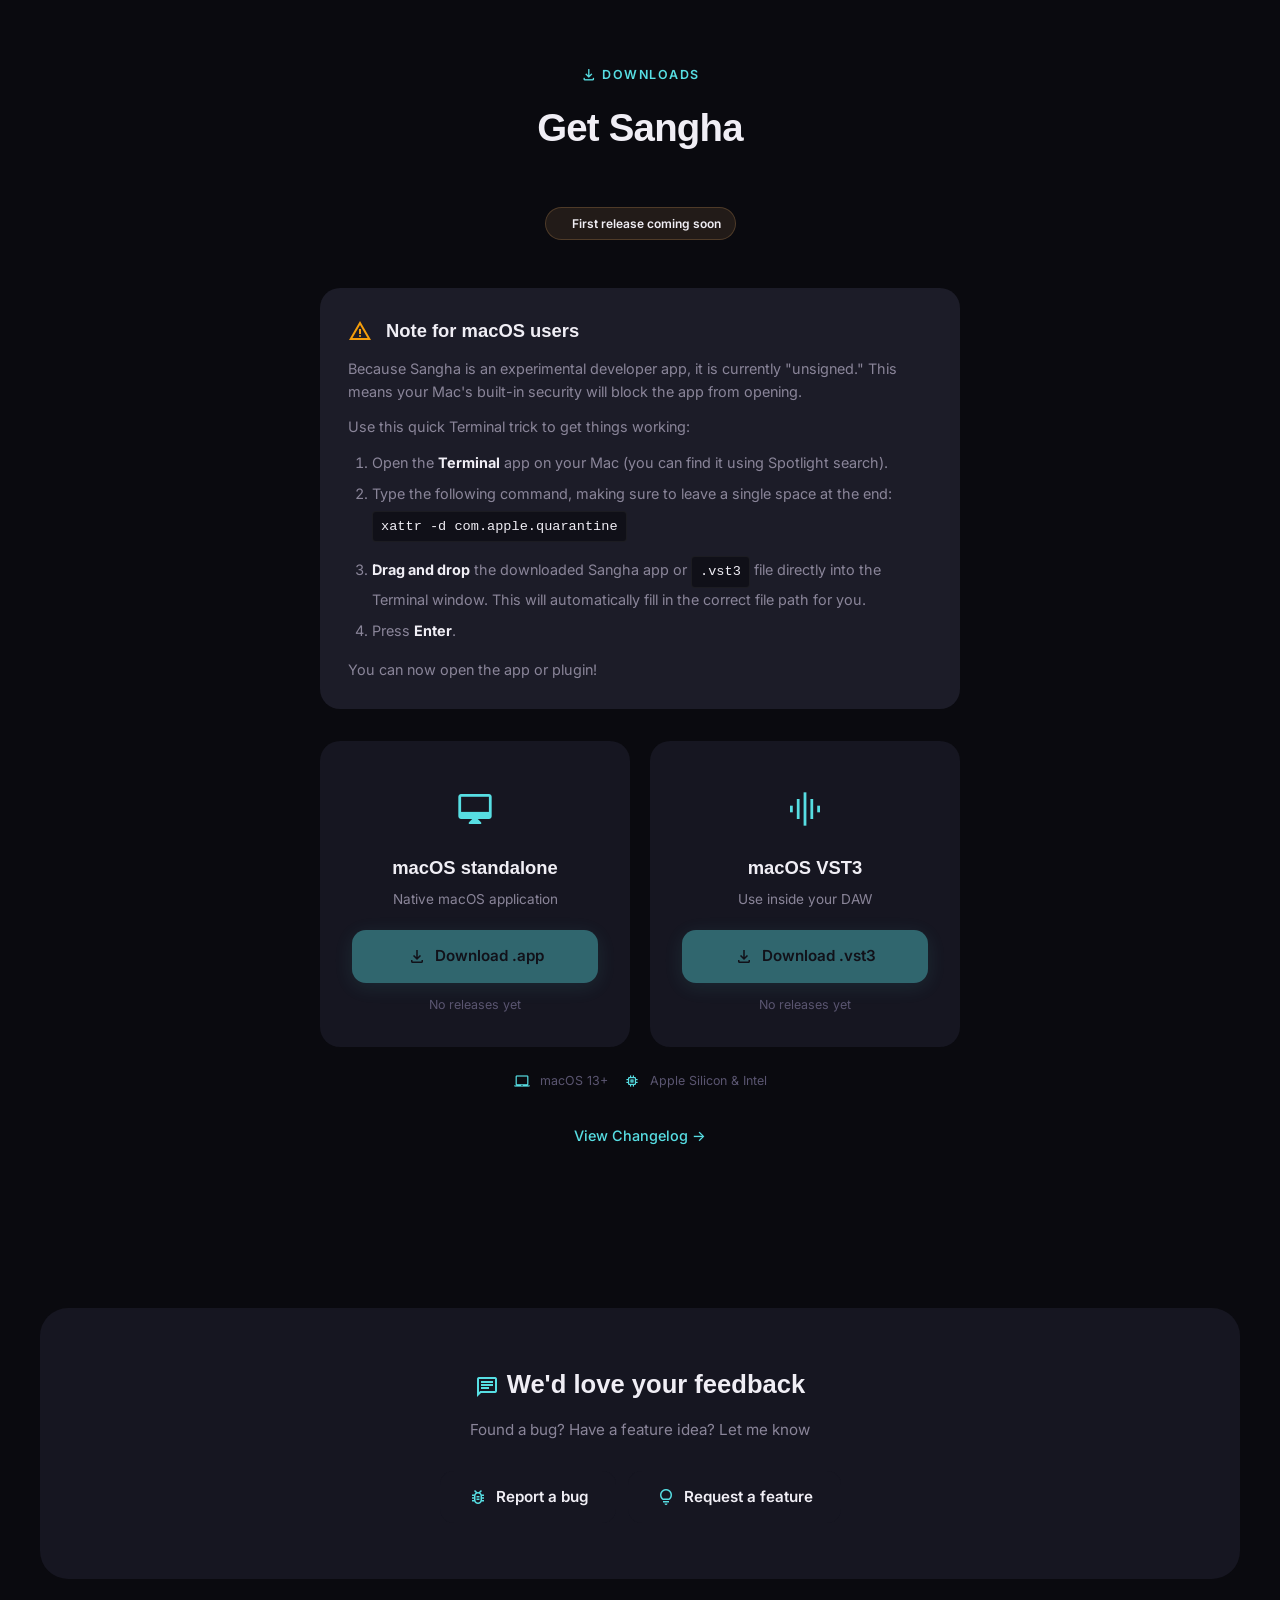
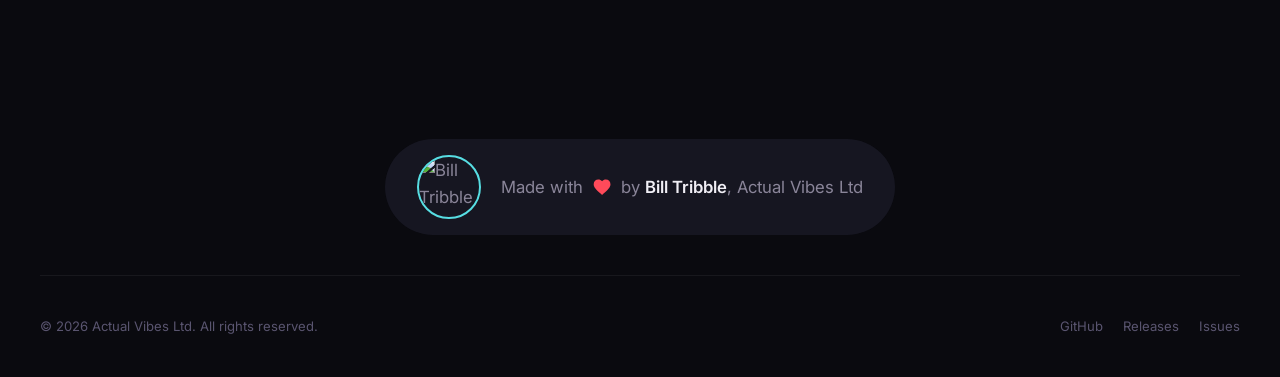
==== commit 844f48e6: "Rebrand Samsara Looper to Sangha Looper" ====
--- a/index.html
+++ b/index.html
@@ -3,991 +3,17 @@
 <head>
     <meta charset="UTF-8">
     <meta name="viewport" content="width=device-width, initial-scale=1.0">
-    <title>Samsara Looper — Multiplayer Looping Workstation</title>
+    <title>Sangha Looper — Multiplayer Looping Workstation</title>
     <meta name="description" content="A multiplayer looper for musicians. Built for live performance.">
     
     <!-- Favicon -->
-    <link rel="icon" type="image/png" href="assets/samsara-logo.png">
+    <link rel="icon" type="image/png" href="assets/sangha-logo.png">
 
     <link rel="preconnect" href="https://fonts.googleapis.com">
     <link rel="preconnect" href="https://fonts.gstatic.com" crossorigin>
-    <link href="https://fonts.googleapis.com/css2?family=Inter:wght@300;400;500;600;700&family=Outfit:wght@400;600;700&display=swap" rel="stylesheet">
-    <style>
-        *, *::before, *::after {
-            margin: 0;
-            padding: 0;
-            box-sizing: border-box;
-        }
-
-        :root {
-            color-scheme: dark;
-            --bg-primary: #0a0a0f;
-            --bg-secondary: #12121a;
-            --bg-card: rgba(255, 255, 255, 0.03);
-            --bg-card-hover: rgba(255, 255, 255, 0.06);
-            --border-subtle: rgba(255, 255, 255, 0.06);
-            --border-glow: var(--active-accent-border-glow);
-            --text-primary: #f0eef5;
-            --text-secondary: #8a8599;
-            --text-muted: #5a5570;
-            --code-bg: rgba(0, 0, 0, 0.4);
-            --code-text: #f0eef5;
-            
-            /* Active Theme Variables - Initial App Teal */
-            --active-accent: #57DEE3;
-            --btn-primary-text: #0a0a0f;
-            --active-accent-glow: rgba(87, 222, 227, 0.25);
-            --active-accent-glow-hover: rgba(87, 222, 227, 0.35);
-            --active-accent-bg-subtle: rgba(87, 222, 227, 0.12);
-            --active-accent-bg-subtle-hover: rgba(87, 222, 227, 0.2);
-            --active-accent-border-subtle: rgba(87, 222, 227, 0.2);
-            --active-accent-border-glow: rgba(87, 222, 227, 0.25);
-            
-            --active-accent-orb-1: rgba(87, 222, 227, 0.15);
-            --active-accent-orb-2: rgba(87, 222, 227, 0.10);
-            --active-accent-orb-3: rgba(87, 222, 227, 0.08);
-            
-            --active-accent-card-start: rgba(87, 222, 227, 0.08);
-            --active-accent-card-end: rgba(87, 222, 227, 0.02);
-
-            --gradient-card: linear-gradient(135deg, var(--active-accent-card-start), var(--active-accent-card-end));
-            --shadow-glow: 0 0 60px rgba(87, 222, 227, 0.08);
-            --radius-sm: 8px;
-            --radius-md: 14px;
-            --radius-lg: 20px;
-            --radius-xl: 28px;
-        }
-
-        /* Light Mode Disabled for now
-        @media (prefers-color-scheme: light) {
-            :root {
-                --bg-primary: #f5f5f7;
-                --bg-secondary: #ffffff;
-                --bg-card: rgba(0, 0, 0, 0.02);
-                --bg-card-hover: rgba(0, 0, 0, 0.04);
-                --border-subtle: rgba(0, 0, 0, 0.08);
-                --text-primary: #1d1d1f;
-                --text-secondary: #515154;
-                --text-muted: #86868b;
-                --code-bg: rgba(0, 0, 0, 0.05);
-                --code-text: #1d1d1f;
-                --active-accent: #008489;
-                --btn-primary-text: #ffffff;
-                --active-accent-glow: rgba(0, 132, 137, 0.25);
-                --active-accent-glow-hover: rgba(0, 132, 137, 0.35);
-                --active-accent-bg-subtle: rgba(0, 132, 137, 0.12);
-                --active-accent-bg-subtle-hover: rgba(0, 132, 137, 0.2);
-                --active-accent-border-subtle: rgba(0, 132, 137, 0.2);
-                --active-accent-border-glow: rgba(0, 132, 137, 0.25);
-                --active-accent-orb-1: rgba(0, 132, 137, 0.15);
-                --active-accent-orb-2: rgba(0, 132, 137, 0.10);
-                --active-accent-orb-3: rgba(0, 132, 137, 0.08);
-                --active-accent-card-start: rgba(0, 132, 137, 0.08);
-                --active-accent-card-end: rgba(0, 132, 137, 0.02);
-                --shadow-glow: 0 20px 40px rgba(0, 0, 0, 0.05);
-            }
-        }
-        */
-
-        html {
-            scroll-behavior: smooth;
-        }
-
-        body {
-            font-family: 'Inter', -apple-system, BlinkMacSystemFont, sans-serif;
-            background: var(--bg-primary);
-            color: var(--text-primary);
-            line-height: 1.6;
-            overflow-x: hidden;
-            min-height: 100vh;
-        }
-
-        /* --- Background Effects --- */
-        .bg-gradient-orb {
-            position: fixed;
-            border-radius: 50%;
-            filter: blur(120px);
-            opacity: 0.4;
-            pointer-events: none;
-            z-index: 0;
-            transition: background 0.6s ease;
-        }
-
-        .orb-1 {
-            width: 600px;
-            height: 600px;
-            background: radial-gradient(circle, var(--active-accent-orb-1), transparent 70%);
-            top: -200px;
-            right: -100px;
-        }
-
-        .orb-2 {
-            width: 500px;
-            height: 500px;
-            background: radial-gradient(circle, var(--active-accent-orb-2), transparent 70%);
-            bottom: 10%;
-            left: -150px;
-        }
-
-        .orb-3 {
-            width: 400px;
-            height: 400px;
-            background: radial-gradient(circle, var(--active-accent-orb-3), transparent 70%);
-            top: 50%;
-            right: -100px;
-        }
-
-        /* --- Layout --- */
-        .container {
-            max-width: 1400px;
-            margin: 0 auto;
-            padding: 0 40px;
-            position: relative;
-            z-index: 1;
-        }
-
-        /* --- Navigation --- */
-        .nav {
-            padding: 20px 0;
-            display: flex;
-            align-items: center;
-            justify-content: space-between;
-        }
-
-        .nav-brand {
-            display: flex;
-            align-items: center;
-            gap: 10px;
-            text-decoration: none;
-            color: var(--text-primary);
-        }
-
-        .nav-brand-icon {
-            width: 32px;
-            height: 32px;
-            border-radius: 6px;
-        }
-
-        .nav-brand-text {
-            font-family: 'Outfit', sans-serif;
-            font-weight: 700;
-            font-size: 1.2rem;
-            letter-spacing: -0.02em;
-        }
-
-        .nav-links {
-            display: flex;
-            gap: 8px;
-        }
-
-        .nav-link {
-            text-decoration: none;
-            color: var(--text-secondary);
-            font-size: 0.85rem;
-            font-weight: 500;
-            padding: 8px 16px;
-            border-radius: var(--radius-sm);
-            transition: all 0.2s ease;
-        }
-
-        .nav-link:hover {
-            color: var(--text-primary);
-            background: var(--bg-card-hover);
-        }
-
-        .nav-link--cta {
-            background: var(--active-accent-bg-subtle);
-            color: var(--active-accent);
-            border: 1px solid var(--active-accent-border-subtle);
-            transition: all 0.25s ease;
-        }
-
-        .nav-link--cta:hover {
-            background: var(--active-accent-bg-subtle-hover);
-            color: var(--active-accent);
-        }
-
-        /* --- Hero --- */
-        .hero {
-            padding: 20px 0 80px;
-            display: grid;
-            grid-template-columns: 1.1fr 0.9fr;
-            gap: 60px;
-            align-items: center;
-            text-align: left;
-        }
-
-        .hero-content {
-            display: flex;
-            flex-direction: column;
-            align-items: flex-start;
-        }
-
-        .hero-logo {
-            width: 320px;
-            max-width: 100%;
-            height: auto;
-            aspect-ratio: 1;
-            border-radius: 22.5%;
-            display: block;
-            margin: 0 0 32px;
-            filter: drop-shadow(0 0 80px rgba(168, 130, 255, 0.25));
-        }
-
-        @keyframes spin-slow {
-            from { transform: rotate(0deg); }
-            to { transform: rotate(360deg); }
-        }
-
-        .hero h1 {
-            font-family: 'Outfit', sans-serif;
-            font-size: clamp(2.2rem, 5vw, 3.8rem);
-            font-weight: 700;
-            letter-spacing: -0.03em;
-            line-height: 1.1;
-            margin-bottom: 20px;
-            cursor: pointer;
-            user-select: none;
-            transition: transform 0.2s ease;
-        }
-
-        .hero h1:hover {
-            transform: scale(1.02);
-        }
-
-        .hero h1 .gradient-text {
-            color: var(--active-accent);
-            background: none;
-            -webkit-text-fill-color: initial;
-            background-clip: initial;
-            transition: color 0.4s ease;
-        }
-
-        .hero-subtitle {
-            font-size: 1.15rem;
-            color: var(--text-secondary);
-            max-width: 520px;
-            margin: 0 0 40px;
-            line-height: 1.7;
-        }
-
-        .hero-actions {
-            display: flex;
-            gap: 14px;
-            justify-content: flex-start;
-            flex-wrap: wrap;
-        }
-
-        .hero-video-container {
-            display: flex;
-            flex-direction: column;
-            width: 100%;
-        }
-
-        .hero-video {
-            position: relative;
-            border-radius: var(--radius-xl);
-            overflow: hidden;
-            border: 1px solid var(--border-subtle);
-            box-shadow: var(--shadow-glow);
-            background: var(--bg-card);
-            transition: transform 0.6s cubic-bezier(0.16, 1, 0.3, 1), box-shadow 0.6s ease;
-            display: flex;
-            align-items: center;
-            justify-content: center;
-        }
-
-        .hero-video:hover {
-            transform: translateY(-5px);
-            border-color: var(--border-glow);
-        }
-
-        .hero-video video {
-            width: 100%;
-            height: auto;
-            display: block;
-            border-radius: inherit;
-        }
-
-        @media (min-width: 901px) {
-            .hero-video-container {
-                justify-self: end;
-                max-height: 85vh;
-                display: flex;
-                flex-direction: column;
-                justify-content: center;
-            }
-            .hero-video {
-                max-height: 75vh;
-                display: flex;
-                width: fit-content;
-            }
-            .hero-video video {
-                max-height: 75vh;
-                width: auto;
-                object-fit: contain;
-            }
-        }
-
-        .video-caption {
-            font-size: 0.8rem;
-            color: var(--text-secondary);
-            margin-top: 12px;
-            text-align: left;
-        }
-
-        .video-caption a {
-            color: var(--active-accent);
-            text-decoration: none;
-            transition: color 0.2s ease;
-        }
-
-        .video-caption a:hover {
-            color: var(--text-primary);
-            text-decoration: underline;
-        }
-
-
-        .video-controls {
-            position: absolute;
-            bottom: 16px;
-            right: 16px;
-            z-index: 10;
-        }
-
-        .video-control-btn {
-            background: rgba(10, 10, 15, 0.6);
-            backdrop-filter: blur(8px);
-            border: 1px solid rgba(255, 255, 255, 0.1);
-            color: var(--text-primary);
-            padding: 8px 14px;
-            border-radius: var(--radius-sm);
-            font-size: 0.82rem;
-            font-weight: 500;
-            display: inline-flex;
-            align-items: center;
-            gap: 6px;
-            cursor: pointer;
-            transition: all 0.2s ease;
-        }
-
-        .video-control-btn:hover {
-            background: rgba(10, 10, 15, 0.8);
-            border-color: var(--active-accent);
-            transform: scale(1.02);
-        }
-
-
-        .diagram-placeholder {
-            background: transparent !important;
-            border: none !important;
-            box-shadow: none !important;
-            aspect-ratio: auto !important;
-        }
-
-        .diagram-placeholder img {
-            width: 100%;
-            height: auto;
-            display: block;
-            position: relative;
-            z-index: 2;
-            padding: 0;
-        }
-
-
-        /* --- Buttons --- */
-        .btn {
-            display: inline-flex;
-            align-items: center;
-            gap: 8px;
-            padding: 14px 28px;
-            border-radius: var(--radius-md);
-            font-size: 0.95rem;
-            font-weight: 600;
-            text-decoration: none;
-            transition: all 0.25s ease;
-            cursor: pointer;
-            border: none;
-            font-family: inherit;
-        }
-
-        .btn-primary {
-            background: var(--active-accent);
-            color: var(--btn-primary-text, #0a0a0f);
-            box-shadow: 0 4px 20px var(--active-accent-glow);
-            transition: all 0.25s ease;
-        }
-
-        .btn-primary:hover {
-            transform: translateY(-2px);
-            box-shadow: 0 8px 30px var(--active-accent-glow-hover);
-        }
-
-        .btn-secondary {
-            background: var(--bg-card);
-            color: var(--text-primary);
-            border: 1px solid var(--border-subtle);
-            backdrop-filter: blur(10px);
-        }
-
-        .btn-secondary:hover {
-            background: var(--bg-card-hover);
-            border-color: var(--border-glow);
-            transform: translateY(-2px);
-        }
-
-        .btn-icon {
-            font-size: 1.1rem;
-        }
-
-        /* --- Features --- */
-        .features {
-            padding: 120px 0 160px;
-            display: flex;
-            flex-direction: column;
-            gap: 160px;
-        }
-
-        .feature-row {
-            display: flex;
-            align-items: center;
-            gap: 120px;
-        }
-
-        .feature-row.reverse {
-            flex-direction: row-reverse;
-        }
-
-        .feature-media-placeholder {
-            flex: 1.4;
-            aspect-ratio: 16 / 10;
-            background: var(--bg-card);
-            border: 1px solid var(--border-subtle);
-            border-radius: var(--radius-xl);
-            display: flex;
-            align-items: center;
-            justify-content: center;
-            position: relative;
-            overflow: hidden;
-            box-shadow: 0 20px 40px rgba(0,0,0,0.05);
-            transition: transform 0.6s cubic-bezier(0.16, 1, 0.3, 1), box-shadow 0.6s ease;
-        }
-
-        @media (prefers-color-scheme: dark) {
-            .feature-media-placeholder {
-                box-shadow: var(--shadow-glow);
-            }
-        }
-
-        .feature-media-placeholder::after {
-            content: '';
-            position: absolute;
-            inset: 0;
-            background: linear-gradient(180deg, transparent 60%, rgba(0,0,0,0.1));
-            z-index: 1;
-        }
-
-        @media (prefers-color-scheme: dark) {
-            .feature-media-placeholder::after {
-                background: linear-gradient(180deg, transparent 60%, rgba(0,0,0,0.3));
-            }
-        }
-
-        .feature-media-icon {
-            font-size: 4rem;
-            opacity: 0.15;
-            z-index: 0;
-            transition: transform 0.6s cubic-bezier(0.16, 1, 0.3, 1);
-        }
-
-        .feature-row:hover .feature-media-icon {
-            transform: scale(1.1);
-        }
-        
-        .feature-row:hover .feature-media-placeholder {
-            transform: translateY(-5px);
-            border-color: var(--border-glow);
-        }
-
-        .feature-content {
-            flex: 1;
-            padding: 20px 0;
-        }
-
-        .feature-icon {
-            font-size: 2.5rem;
-            margin-bottom: 24px;
-            display: inline-block;
-        }
-
-        .feature-title {
-            font-family: 'Outfit', sans-serif;
-            font-weight: 700;
-            font-size: 3.2rem;
-            letter-spacing: -0.03em;
-            margin-bottom: 20px;
-            color: var(--text-primary);
-        }
-
-        .feature-desc {
-            color: var(--text-secondary);
-            font-size: 1.35rem;
-            line-height: 1.6;
-        }
-
-        .feature-grid {
-            display: grid;
-            grid-template-columns: repeat(auto-fit, minmax(320px, 1fr));
-            gap: 32px;
-        }
-
-        .feature-card {
-            background: var(--gradient-card);
-            border: 1px solid var(--border-subtle);
-            border-radius: var(--radius-lg);
-            padding: 40px;
-            transition: all 0.3s ease;
-            display: flex;
-            flex-direction: column;
-            align-items: flex-start;
-            text-align: left;
-        }
-
-        .feature-card:hover {
-            border-color: var(--border-glow);
-            box-shadow: var(--shadow-glow);
-            transform: translateY(-5px);
-        }
-
-        .feature-card .feature-icon {
-            font-size: 2rem;
-            margin-bottom: 20px;
-            display: inline-block;
-        }
-
-        .feature-card-title {
-            font-family: 'Outfit', sans-serif;
-            font-weight: 600;
-            font-size: 1.5rem;
-            letter-spacing: -0.01em;
-            margin-bottom: 12px;
-            color: var(--text-primary);
-        }
-
-        .feature-card-desc {
-            color: var(--text-secondary);
-            font-size: 1.05rem;
-            line-height: 1.6;
-        }
-
-        /* Scroll Reveal Utility */
-        .reveal {
-            opacity: 0;
-            transform: translateY(40px);
-            transition: opacity 0.7s cubic-bezier(0.16, 1, 0.3, 1), transform 0.7s cubic-bezier(0.16, 1, 0.3, 1);
-        }
-
-        .reveal.active {
-            opacity: 1;
-            transform: translateY(0);
-        }
-
-        /* --- Info Panel --- */
-        .info-panel {
-            background: var(--gradient-card);
-            border: 1px solid var(--border-subtle);
-            border-radius: var(--radius-lg);
-            padding: 28px;
-            margin: 0 auto 32px;
-            max-width: 640px;
-            text-align: left;
-        }
-        .info-panel h3 {
-            color: var(--text-primary);
-            font-family: 'Outfit', sans-serif;
-            font-size: 1.15rem;
-            font-weight: 600;
-            margin-bottom: 12px;
-            display: flex;
-            align-items: center;
-            gap: 8px;
-        }
-        .info-panel p {
-            color: var(--text-secondary);
-            font-size: 0.9rem;
-            line-height: 1.6;
-            margin-bottom: 12px;
-        }
-        .info-panel p:last-child {
-            margin-bottom: 0;
-        }
-        .info-panel ol {
-            color: var(--text-secondary);
-            font-size: 0.9rem;
-            line-height: 1.6;
-            margin: 12px 0 16px 24px;
-        }
-        .info-panel li {
-            margin-bottom: 8px;
-        }
-        .info-panel strong {
-            color: var(--text-primary);
-        }
-        .info-panel code {
-            background: var(--code-bg);
-            padding: 4px 8px;
-            border-radius: 4px;
-            font-family: ui-monospace, SFMono-Regular, Menlo, Monaco, Consolas, monospace;
-            font-size: 0.85rem;
-            color: var(--code-text);
-            border: 1px solid rgba(128, 128, 128, 0.1);
-            display: inline-block;
-            margin-top: 6px;
-        }
-
-        /* --- Downloads --- */
-        .downloads {
-            padding: 80px 0;
-        }
-
-        .section-header {
-            text-align: center;
-            margin-bottom: 48px;
-        }
-
-        .section-label {
-            font-size: 0.78rem;
-            font-weight: 600;
-            text-transform: uppercase;
-            letter-spacing: 0.12em;
-            color: var(--active-accent);
-            margin-bottom: 12px;
-            transition: color 0.4s ease;
-        }
-
-        .section-title {
-            font-family: 'Outfit', sans-serif;
-            font-size: clamp(1.8rem, 4vw, 2.4rem);
-            font-weight: 700;
-            letter-spacing: -0.02em;
-        }
-
-        .download-cards {
-            display: grid;
-            grid-template-columns: repeat(auto-fit, minmax(280px, 1fr));
-            gap: 20px;
-            max-width: 640px;
-            margin: 0 auto;
-        }
-
-        .download-card {
-            background: var(--gradient-card);
-            border: 1px solid var(--border-subtle);
-            border-radius: var(--radius-lg);
-            padding: 32px;
-            text-align: center;
-            transition: all 0.3s ease;
-        }
-
-        .download-card:hover {
-            border-color: var(--border-glow);
-            box-shadow: var(--shadow-glow);
-        }
-
-        .download-icon {
-            font-size: 2.5rem;
-            margin-bottom: 16px;
-        }
-
-        .download-title {
-            font-family: 'Outfit', sans-serif;
-            font-weight: 600;
-            font-size: 1.15rem;
-            margin-bottom: 6px;
-        }
-
-        .download-desc {
-            color: var(--text-secondary);
-            font-size: 0.85rem;
-            margin-bottom: 20px;
-        }
-
-        .download-version {
-            font-size: 0.78rem;
-            color: var(--text-muted);
-            margin-top: 12px;
-        }
-
-        .download-btn {
-            width: 100%;
-            justify-content: center;
-        }
-
-        .download-btn--disabled {
-            opacity: 0.4;
-            cursor: not-allowed;
-            pointer-events: none;
-        }
-
-        /* --- Feedback --- */
-        .feedback {
-            padding: 80px 0;
-        }
-
-        .feedback-card {
-            background: var(--gradient-card);
-            border: 1px solid var(--border-subtle);
-            border-radius: var(--radius-xl);
-            padding: 56px 40px;
-            text-align: center;
-            position: relative;
-            overflow: hidden;
-        }
-
-        .feedback-card::before {
-            content: '';
-            position: absolute;
-            inset: 0;
-            border-radius: var(--radius-xl);
-            padding: 1px;
-            background: linear-gradient(135deg, rgba(168, 130, 255, 0.15), transparent 50%, rgba(110, 193, 255, 0.1));
-            mask: linear-gradient(#000 0 0) content-box, linear-gradient(#000 0 0);
-            mask-composite: exclude;
-            -webkit-mask-composite: xor;
-            pointer-events: none;
-        }
-
-        .feedback-title {
-            font-family: 'Outfit', sans-serif;
-            font-size: 1.6rem;
-            font-weight: 700;
-            margin-bottom: 12px;
-        }
-
-        .feedback-desc {
-            color: var(--text-secondary);
-            font-size: 0.95rem;
-            max-width: 440px;
-            margin: 0 auto 28px;
-            line-height: 1.7;
-        }
-
-        .feedback-actions {
-            display: flex;
-            gap: 12px;
-            justify-content: center;
-            flex-wrap: wrap;
-        }
-
-        /* --- Footer --- */
-        .footer {
-            padding: 40px 0;
-            border-top: 1px solid var(--border-subtle);
-            display: flex;
-            justify-content: space-between;
-            align-items: center;
-            flex-wrap: wrap;
-            gap: 16px;
-        }
-
-        .footer-text {
-            color: var(--text-muted);
-            font-size: 0.82rem;
-        }
-
-        .footer-links {
-            display: flex;
-            gap: 20px;
-        }
-
-        .footer-link {
-            color: var(--text-muted);
-            font-size: 0.82rem;
-            text-decoration: none;
-            transition: color 0.2s ease;
-        }
-
-        .footer-link:hover {
-            color: var(--text-secondary);
-        }
-
-        /* --- Status Badge --- */
-        .status-badge {
-            display: inline-flex;
-            align-items: center;
-            gap: 6px;
-            padding: 6px 14px;
-            border-radius: 100px;
-            font-size: 0.75rem;
-            font-weight: 600;
-            margin-bottom: 24px;
-        }
-
-        .status-badge--available {
-            background: rgba(107, 223, 184, 0.1);
-            color: var(--accent-green);
-            border: 1px solid rgba(107, 223, 184, 0.2);
-        }
-
-        .status-badge--soon {
-            background: rgba(255, 184, 108, 0.1);
-            color: var(--accent-warm);
-            border: 1px solid rgba(255, 184, 108, 0.2);
-        }
-
-        .status-dot {
-            width: 6px;
-            height: 6px;
-            border-radius: 50%;
-            animation: pulse 2s ease-in-out infinite;
-        }
-
-        .status-dot--green {
-            background: var(--accent-green);
-        }
-
-        .status-dot--amber {
-            background: var(--accent-warm);
-        }
-
-        @keyframes pulse {
-            0%, 100% { opacity: 1; }
-            50% { opacity: 0.4; }
-        }
-
-        /* --- Platform badge --- */
-        .platform-info {
-            display: flex;
-            gap: 16px;
-            justify-content: center;
-            margin-top: 24px;
-            flex-wrap: wrap;
-        }
-
-        .platform-tag {
-            display: inline-flex;
-            align-items: center;
-            gap: 6px;
-            font-size: 0.78rem;
-            color: var(--text-muted);
-        }
-
-        /* --- Author Credit --- */
-        .author-credit {
-            padding: 80px 0 40px;
-            display: flex;
-            justify-content: center;
-            align-items: center;
-        }
-
-        .author-credit-content {
-            display: flex;
-            align-items: center;
-            gap: 20px;
-            font-size: 1.05rem;
-            color: var(--text-secondary);
-            background: var(--bg-card);
-            border: 1px solid var(--border-subtle);
-            padding: 16px 32px;
-            border-radius: 100px;
-            backdrop-filter: blur(10px);
-        }
-
-        .author-avatar {
-            width: 64px;
-            height: 64px;
-            border-radius: 50%;
-            object-fit: cover;
-            border: 2px solid var(--active-accent);
-        }
-
-        .author-credit-content a {
-            color: var(--text-primary);
-            text-decoration: none;
-            font-weight: 600;
-            transition: color 0.2s ease;
-        }
-
-        .author-credit-content a:hover {
-            color: var(--active-accent);
-        }
-
-        .heart-icon {
-            display: inline-block;
-            width: 1.2em;
-            height: 1.2em;
-            vertical-align: -0.25em;
-            color: #ff4a5a;
-            margin: 0 4px;
-            animation: heartbeat 1.5s infinite;
-        }
-
-        @keyframes heartbeat {
-            0% { transform: scale(1); }
-            14% { transform: scale(1.1); }
-            28% { transform: scale(1); }
-            42% { transform: scale(1.1); }
-            70% { transform: scale(1); }
-        }
-
-        /* --- Responsive --- */
-        @media (max-width: 900px) {
-            .container {
-                padding: 0 24px;
-            }
-            .hero {
-                grid-template-columns: 1fr;
-                gap: 40px;
-                padding: 60px 0 50px;
-            }
-            .hero-content {
-                align-items: center;
-                text-align: center;
-            }
-            .hero-actions {
-                justify-content: center;
-            }
-
-            .video-caption {
-                text-align: center;
-            }
-            .feature-row, .feature-row.reverse {
-                flex-direction: column;
-                gap: 40px;
-                align-items: stretch;
-            }
-            .feature-content {
-                padding: 0;
-            }
-            .feature-grid {
-                gap: 20px;
-            }
-            .feature-card {
-                padding: 32px;
-            }
-            .feature-media-placeholder {
-                width: 100%;
-            }
-            .feature-title {
-                font-size: 1.8rem;
-            }
-            .diagram-placeholder {
-                aspect-ratio: auto !important;
-                height: auto !important;
-            }
-            .diagram-placeholder img {
-                padding: 0 !important;
-                height: auto !important;
-            }
-        }
-
-        @media (max-width: 640px) {
-            .download-cards { grid-template-columns: 1fr; }
-            .feedback-card { padding: 40px 24px; }
-            .nav-links { display: none; }
-            .footer { flex-direction: column; text-align: center; }
-        }
-    </style>
+    <link href="https://fonts.googleapis.com/css2?family=Google+Sans+Flex:opsz,wght@6..144,400..700&family=Inter:wght@300;400;500;600;700&family=Material+Symbols+Outlined:opsz,wght,FILL,GRAD@20..48,100..700,0..1,-50..200&display=swap" rel="stylesheet">
+    <link rel="stylesheet" href="css/base.css">
+    <link rel="stylesheet" href="css/components.css">
 </head>
 <body>
 
@@ -1000,8 +26,8 @@
         <!-- Nav -->
         <nav class="nav" id="nav">
             <a href="#" class="nav-brand">
-                <img src="assets/samsara-logo.png" alt="Samsara" class="nav-brand-icon">
-                <span class="nav-brand-text">Samsara</span>
+                <img src="assets/sangha-logo.png" alt="Sangha" class="nav-brand-icon">
+                <span class="nav-brand-text">Sangha</span>
             </a>
             <div class="nav-links">
                 <a href="#feedback" class="nav-link nav-link--cta">Feedback</a>
@@ -1011,16 +37,16 @@
         <!-- Hero -->
         <section class="hero" id="hero">
             <div class="hero-content">
-                <img src="assets/samsara-logo.png" alt="Samsara Looper" class="hero-logo">
+                <img src="assets/sangha-logo.png" alt="Sangha Looper" class="hero-logo">
                 <h1>
-                    <span class="gradient-text">Samsara&nbsp;Looper</span>
+                    <span class="gradient-text">Sangha&nbsp;Looper</span>
                 </h1>
                 <p class="hero-subtitle">
                     A multiplayer looper for musicians. Built for live&nbsp;performance.
                 </p>
                 <div class="hero-actions">
                     <a href="#downloads" class="btn btn-primary">
-                        <span class="btn-icon">↓</span>
+                        <span class="btn-icon material-symbols-outlined">download</span>
                         Download for&nbsp;macOS
                     </a>
                 </div>
@@ -1033,7 +59,7 @@
                     </video>
                     <div class="video-controls">
                         <button id="unmute-btn" class="video-control-btn">
-                            <span class="video-control-icon">🔇</span>
+                            <span class="video-control-icon material-symbols-outlined">volume_off</span>
                             <span class="video-control-label">Unmute</span>
                         </button>
                     </div>
@@ -1048,7 +74,7 @@
         <section class="features" id="features">
             <div class="feature-row reveal">
                 <div class="feature-content">
-                    <span class="feature-icon">📱</span>
+                    <span class="feature-icon material-symbols-outlined">devices</span>
                     <h3 class="feature-title">Multiplayer&nbsp;control</h3>
                     <p class="feature-desc">One looper device, many remote controls. Connect from any phone or tablet on your&nbsp;Wi-Fi.</p>
                 </div>
@@ -1057,31 +83,31 @@
                 </div>
             </div>
 
-            <div class="reveal" style="position: relative; padding-bottom: 56.25%; height: 0; overflow: hidden; border-radius: var(--radius-xl); border: 1px solid var(--border-subtle); box-shadow: var(--shadow-glow); background: var(--bg-card); transition: transform 0.6s cubic-bezier(0.16, 1, 0.3, 1), box-shadow 0.6s ease;" onmouseover="this.style.transform='translateY(-5px)'; this.style.borderColor='var(--border-glow)'" onmouseout="this.style.transform='none'; this.style.borderColor='var(--border-subtle)'">
-                <iframe src="https://www.youtube.com/embed/ejbYN4Lfiks" style="position: absolute; top: 0; left: 0; width: 100%; height: 100%; border: 0;" allow="accelerometer; autoplay; clipboard-write; encrypted-media; gyroscope; picture-in-picture; web-share" allowfullscreen title="Multiplayer Control Demo"></iframe>
+            <div class="video-embed-card reveal">
+                <iframe src="https://www.youtube.com/embed/ejbYN4Lfiks" allow="accelerometer; autoplay; clipboard-write; encrypted-media; gyroscope; picture-in-picture; web-share" allowfullscreen title="Multiplayer Control Demo"></iframe>
             </div>
 
             <div class="feature-grid">
                 <div class="feature-card reveal">
-                    <span class="feature-icon">🎛️</span>
+                    <span class="feature-icon material-symbols-outlined">tune</span>
                     <h3 class="feature-card-title">Re-loop through&nbsp;FX</h3>
                     <p class="feature-card-desc">Instantly re-loop your audio through effects chains. Layer and transform on the&nbsp;fly with a built-in suite of dynamic effects that stay in perfect sync with your&nbsp;jam.</p>
                 </div>
 
                 <div class="feature-card reveal">
-                    <span class="feature-icon">↩️</span>
+                    <span class="feature-icon material-symbols-outlined">replay</span>
                     <h3 class="feature-card-title">Retrospective&nbsp;looping</h3>
-                    <p class="feature-card-desc">Loop what you just played. Samsara is always listening — capture the magic whenever you&nbsp;like.</p>
-                </div>
-
-                <div class="feature-card reveal">
-                    <span class="feature-icon">⏱️</span>
+                    <p class="feature-card-desc">Loop what you just played. Sangha is always listening — capture the magic whenever you&nbsp;like.</p>
+                </div>
+
+                <div class="feature-card reveal">
+                    <span class="feature-icon material-symbols-outlined">timer</span>
                     <h3 class="feature-card-title">First loop&nbsp;BPM</h3>
                     <p class="feature-card-desc">Set your tempo instantly from your first loop. No click tracks needed — just play and&nbsp;go.</p>
                 </div>
 
                 <div class="feature-card reveal">
-                    <span class="feature-icon" style="display: inline-flex; width: 32px; height: 32px; vertical-align: middle;">
+                    <span class="feature-icon" style="display: inline-flex; width: 32px; height: 32px; vertical-align: middle; color: var(--active-accent);">
                         <svg fill="currentColor" viewBox="0 0 24 24" role="img" xmlns="http://www.w3.org/2000/svg"><path d="M0 6.4v11.2h1.6V6.4zm3.2 0v11.2h1.6V6.4zm3.2 0v11.2H8V6.4zm3.2 0v11.2h1.6V6.4zm3.2 0V8H24V6.4zm0 3.2v1.6H24V9.6zm0 3.2v1.6H24v-1.6zm0 3.2v1.6H24V16z"/></svg>
                     </span>
                     <h3 class="feature-card-title">Ableton&nbsp;Link</h3>
@@ -1089,9 +115,9 @@
                 </div>
 
                 <div class="feature-card reveal">
-                    <span class="feature-icon">🎚️</span>
+                    <span class="feature-icon material-symbols-outlined">equalizer</span>
                     <h3 class="feature-card-title">Standalone &amp;&nbsp;VST3</h3>
-                    <p class="feature-card-desc">Run as a standalone macOS app or drop the VST3 plugin straight into your&nbsp;DAW. Whether you're playing live on stage or producing in the studio, Samsara adapts to your&nbsp;workflow.</p>
+                    <p class="feature-card-desc">Run as a standalone macOS app or drop the VST3 plugin straight into your&nbsp;DAW. Whether you're playing live on stage or producing in the studio, Sangha adapts to your&nbsp;workflow.</p>
                 </div>
             </div>
         </section>
@@ -1099,8 +125,8 @@
         <!-- Downloads -->
         <section class="downloads" id="downloads">
             <div class="section-header">
-                <p class="section-label">📥 Downloads</p>
-                <h2 class="section-title">Get&nbsp;Samsara</h2>
+                <p class="section-label"><span class="material-symbols-outlined section-label-icon">download</span>Downloads</p>
+                <h2 class="section-title">Get&nbsp;Sangha</h2>
             </div>
 
             <div id="release-status" style="text-align: center; margin-bottom: 24px;">
@@ -1111,15 +137,15 @@
             </div>
 
             <div class="info-panel">
-                <h3>⚠️ Note for macOS&nbsp;users</h3>
-                <p>Because Samsara is an experimental developer app, it is currently "unsigned." This means your Mac's built-in security will block the app from&nbsp;opening.</p>
+                <h3><span class="material-symbols-outlined info-panel-icon">warning</span>Note for macOS&nbsp;users</h3>
+                <p>Because Sangha is an experimental developer app, it is currently "unsigned." This means your Mac's built-in security will block the app from&nbsp;opening.</p>
                 <p>Use this quick Terminal trick to get things&nbsp;working:</p>
                 <ol>
                     <li>Open the <strong>Terminal</strong> app on your Mac (you can find it using Spotlight&nbsp;search).</li>
                     <li>Type the following command, making sure to leave a single space at the&nbsp;end:<br>
                         <code>xattr -d com.apple.quarantine </code>
                     </li>
-                    <li><strong>Drag and drop</strong> the downloaded Samsara app or <code>.vst3</code> file directly into the Terminal window. This will automatically fill in the correct file path for&nbsp;you.</li>
+                    <li><strong>Drag and drop</strong> the downloaded Sangha app or <code>.vst3</code> file directly into the Terminal window. This will automatically fill in the correct file path for&nbsp;you.</li>
                     <li>Press&nbsp;<strong>Enter</strong>.</li>
                 </ol>
                 <p>You can now open the app or&nbsp;plugin!</p>
@@ -1127,21 +153,21 @@
 
             <div class="download-cards">
                 <div class="download-card">
-                    <div class="download-icon">🖥️</div>
+                    <div class="download-icon"><span class="material-symbols-outlined" style="font-size: 2.5rem;">desktop_mac</span></div>
                     <h3 class="download-title">macOS&nbsp;standalone</h3>
                     <p class="download-desc">Native macOS&nbsp;application</p>
                     <a href="#" id="download-standalone" class="btn btn-primary download-btn download-btn--disabled">
-                        <span class="btn-icon">↓</span>
+                        <span class="btn-icon material-symbols-outlined">download</span>
                         Download&nbsp;.app
                     </a>
                     <p class="download-version" id="standalone-version">No releases&nbsp;yet</p>
                 </div>
                 <div class="download-card">
-                    <div class="download-icon">🎛️</div>
+                    <div class="download-icon"><span class="material-symbols-outlined" style="font-size: 2.5rem;">graphic_eq</span></div>
                     <h3 class="download-title">macOS&nbsp;VST3</h3>
                     <p class="download-desc">Use inside your&nbsp;DAW</p>
                     <a href="#" id="download-vst3" class="btn btn-primary download-btn download-btn--disabled">
-                        <span class="btn-icon">↓</span>
+                        <span class="btn-icon material-symbols-outlined">download</span>
                         Download&nbsp;.vst3
                     </a>
                     <p class="download-version" id="vst3-version">No releases&nbsp;yet</p>
@@ -1149,12 +175,12 @@
             </div>
 
             <div class="platform-info">
-                <span class="platform-tag">🍎 macOS&nbsp;13+</span>
-                <span class="platform-tag">💻 Apple Silicon &amp;&nbsp;Intel</span>
-            </div>
-
-            <div style="text-align: center; margin-top: 32px;" class="reveal">
-                <a href="https://github.com/BillTribble/Samsara-Looper/releases" target="_blank" rel="noopener" style="color: var(--active-accent); font-size: 0.9rem; text-decoration: none; font-weight: 500; transition: opacity 0.2s ease;" onmouseover="this.style.opacity=0.8" onmouseout="this.style.opacity=1">
+                <span class="platform-tag"><span class="material-symbols-outlined platform-icon">laptop_mac</span>macOS&nbsp;13+</span>
+                <span class="platform-tag"><span class="material-symbols-outlined platform-icon">memory</span>Apple Silicon &amp;&nbsp;Intel</span>
+            </div>
+
+            <div class="changelog-container reveal">
+                <a href="https://github.com/BillTribble/Sangha-Looper/releases" target="_blank" rel="noopener" class="changelog-link">
                     View Changelog &rarr;
                 </a>
             </div>
@@ -1163,17 +189,17 @@
         <!-- Feedback -->
         <section class="feedback" id="feedback">
             <div class="feedback-card">
-                <h2 class="feedback-title">💬 We'd love your&nbsp;feedback</h2>
+                <h2 class="feedback-title"><span class="material-symbols-outlined feedback-title-icon">chat</span>We'd love your&nbsp;feedback</h2>
                 <p class="feedback-desc">
                     Found a bug? Have a feature idea? Let me&nbsp;know
                 </p>
                 <div class="feedback-actions">
-                    <a href="https://github.com/BillTribble/Samsara-Looper/issues/new?labels=bug&template=bug_report.md&title=%5BBug%5D+" class="btn btn-secondary" target="_blank" rel="noopener">
-                        <span class="btn-icon">🐛</span>
+                    <a href="https://github.com/BillTribble/Sangha-Looper/issues/new?labels=bug&template=bug_report.md&title=%5BBug%5D+" class="btn btn-secondary" target="_blank" rel="noopener">
+                        <span class="btn-icon material-symbols-outlined">bug_report</span>
                         Report a&nbsp;bug
                     </a>
-                    <a href="https://github.com/BillTribble/Samsara-Looper/issues/new?labels=enhancement&title=%5BFeature%5D+" class="btn btn-secondary" target="_blank" rel="noopener">
-                        <span class="btn-icon">💡</span>
+                    <a href="https://github.com/BillTribble/Sangha-Looper/issues/new?labels=enhancement&title=%5BFeature%5D+" class="btn btn-secondary" target="_blank" rel="noopener">
+                        <span class="btn-icon material-symbols-outlined">lightbulb</span>
                         Request a&nbsp;feature
                     </a>
                 </div>
@@ -1192,225 +218,14 @@
         <footer class="footer">
             <p class="footer-text">© 2026 Actual Vibes Ltd. All rights&nbsp;reserved.</p>
             <div class="footer-links">
-                <a href="https://github.com/BillTribble/Samsara-Looper" class="footer-link" target="_blank" rel="noopener">GitHub</a>
-                <a href="https://github.com/BillTribble/Samsara-Looper/releases" class="footer-link" target="_blank" rel="noopener">Releases</a>
-                <a href="https://github.com/BillTribble/Samsara-Looper/issues" class="footer-link" target="_blank" rel="noopener">Issues</a>
+                <a href="https://github.com/BillTribble/Sangha-Looper" class="footer-link" target="_blank" rel="noopener">GitHub</a>
+                <a href="https://github.com/BillTribble/Sangha-Looper/releases" class="footer-link" target="_blank" rel="noopener">Releases</a>
+                <a href="https://github.com/BillTribble/Sangha-Looper/issues" class="footer-link" target="_blank" rel="noopener">Issues</a>
             </div>
         </footer>
 
     </div>
 
-    <script>
-        /**
-         * Fetches the latest release from the GitHub Releases API
-         * and populates the download buttons with real links.
-         */
-        const REPO = 'BillTribble/Samsara-Looper';
-        const API_URL = `https://api.github.com/repos/${REPO}/releases/latest`;
-
-        async function fetchLatestRelease() {
-            const statusEl = document.getElementById('release-status');
-            const standaloneBtn = document.getElementById('download-standalone');
-            const vst3Btn = document.getElementById('download-vst3');
-            const standaloneVersion = document.getElementById('standalone-version');
-            const vst3Version = document.getElementById('vst3-version');
-
-            try {
-                const res = await fetch(API_URL);
-
-                if (res.status === 404) {
-                    statusEl.innerHTML = `
-                        <span class="status-badge status-badge--soon">
-                            <span class="status-dot status-dot--amber"></span>
-                            First release coming&nbsp;soon
-                        </span>`;
-                    return;
-                }
-
-                if (!res.ok) throw new Error(`HTTP ${res.status}`);
-
-                const release = await res.json();
-                const assets = release.assets || [];
-                const version = release.tag_name || release.name;
-                const publishedAt = new Date(release.published_at).toLocaleDateString('en-GB', {
-                    day: 'numeric', month: 'short', year: 'numeric'
-                });
-
-                // Find standalone (.app or .zip containing .app)
-                const standaloneAsset = assets.find(a =>
-                    /standalone/i.test(a.name) || /\.app/i.test(a.name)
-                );
-
-                // Find VST3
-                const vst3Asset = assets.find(a =>
-                    /\.vst3/i.test(a.name) || /vst3/i.test(a.name)
-                );
-
-                if (standaloneAsset) {
-                    standaloneBtn.href = standaloneAsset.browser_download_url;
-                    standaloneBtn.classList.remove('download-btn--disabled');
-                    standaloneVersion.textContent = `${version} · ${publishedAt}`;
-                }
-
-                if (vst3Asset) {
-                    vst3Btn.href = vst3Asset.browser_download_url;
-                    vst3Btn.classList.remove('download-btn--disabled');
-                    vst3Version.textContent = `${version} · ${publishedAt}`;
-                }
-
-                const hasAny = standaloneAsset || vst3Asset;
-                statusEl.innerHTML = hasAny
-                    ? `<span class="status-badge status-badge--available">
-                           <span class="status-dot status-dot--green"></span>
-                           ${version}&nbsp;available
-                       </span>`
-                    : `<span class="status-badge status-badge--soon">
-                           <span class="status-dot status-dot--amber"></span>
-                           ${version} — no downloadable assets&nbsp;yet
-                       </span>`;
-
-            } catch (err) {
-                console.warn('Could not fetch release info:', err);
-                statusEl.innerHTML = `
-                    <span class="status-badge status-badge--soon">
-                        <span class="status-dot status-dot--amber"></span>
-                        First release coming&nbsp;soon
-                    </span>`;
-            }
-        }
-
-        // Smooth scroll for nav links
-        document.querySelectorAll('a[href^="#"]').forEach(link => {
-            link.addEventListener('click', e => {
-                const target = document.querySelector(link.getAttribute('href'));
-                if (target) {
-                    e.preventDefault();
-                    target.scrollIntoView({ behavior: 'smooth', block: 'start' });
-                }
-            });
-        });
-
-        // Fetch releases on load
-        fetchLatestRelease();
-
-        const THEMES = [
-            {
-                name: 'teal',
-                color: '#008489',
-                rgb: '0, 132, 137',
-                darkColor: '#57DEE3',
-                darkRgb: '87, 222, 227',
-                btnText: '#ffffff',
-                darkBtnText: '#0a0a0f'
-            },
-            {
-                name: 'blue',
-                color: '#0066cc',
-                rgb: '0, 102, 204',
-                darkColor: '#6ec1ff',
-                darkRgb: '110, 193, 255',
-                btnText: '#ffffff',
-                darkBtnText: '#0a0a0f'
-            }
-        ];
-
-        let currentThemeIndex = 0;
-
-        function setTheme(theme) {
-            const root = document.documentElement;
-            // Force dark mode for now
-            const isDark = true;
-            
-            const color = isDark ? theme.darkColor : theme.color;
-            const rgb = isDark ? theme.darkRgb : theme.rgb;
-            const btnText = isDark ? theme.darkBtnText : theme.btnText;
-
-            root.style.setProperty('--active-accent', color);
-            root.style.setProperty('--btn-primary-text', btnText);
-            root.style.setProperty('--active-accent-glow', `rgba(${rgb}, 0.25)`);
-            root.style.setProperty('--active-accent-glow-hover', `rgba(${rgb}, 0.35)`);
-            root.style.setProperty('--active-accent-bg-subtle', `rgba(${rgb}, 0.12)`);
-            root.style.setProperty('--active-accent-bg-subtle-hover', `rgba(${rgb}, 0.2)`);
-            root.style.setProperty('--active-accent-border-subtle', `rgba(${rgb}, 0.2)`);
-            root.style.setProperty('--active-accent-border-glow', `rgba(${rgb}, 0.25)`);
-            
-            root.style.setProperty('--active-accent-orb-1', `rgba(${rgb}, 0.15)`);
-            root.style.setProperty('--active-accent-orb-2', `rgba(${rgb}, 0.10)`);
-            root.style.setProperty('--active-accent-orb-3', `rgba(${rgb}, 0.08)`);
-            
-            root.style.setProperty('--active-accent-card-start', `rgba(${rgb}, 0.08)`);
-            root.style.setProperty('--active-accent-card-end', `rgba(${rgb}, 0.02)`);
-            
-            root.style.setProperty('--shadow-glow', isDark ? `0 0 60px rgba(${rgb}, 0.08)` : `0 20px 40px rgba(0, 0, 0, 0.05)`);
-        }
-
-        // Set initial Theme
-        setTheme(THEMES[0]);
-
-        // Handle title click
-        const heroTitle = document.querySelector('.hero h1');
-        if (heroTitle) {
-            heroTitle.addEventListener('click', () => {
-                currentThemeIndex = (currentThemeIndex + 1) % THEMES.length;
-                setTheme(THEMES[currentThemeIndex]);
-            });
-        }
-
-        // Listen for OS theme changes (Disabled to force dark mode)
-        /*
-        if (window.matchMedia) {
-            window.matchMedia('(prefers-color-scheme: dark)').addEventListener('change', () => {
-                setTheme(THEMES[currentThemeIndex]);
-            });
-        }
-        */
-
-        // Intersection Observer for scroll reveal animations
-        const revealObserverOptions = {
-            root: null,
-            rootMargin: '0px',
-            threshold: 0.1
-        };
-
-        const revealObserver = new IntersectionObserver((entries, observer) => {
-            entries.forEach(entry => {
-                if (entry.isIntersecting) {
-                    entry.target.classList.add('active');
-                    observer.unobserve(entry.target);
-                }
-            });
-        }, revealObserverOptions);
-
-        document.querySelectorAll('.reveal').forEach(el => {
-            revealObserver.observe(el);
-        });
-
-        // Add reveal class to other sections for swish effect
-        document.querySelectorAll('.info-panel, .download-card, .feedback-card').forEach(el => {
-            el.classList.add('reveal');
-            revealObserver.observe(el);
-        });
-
-        // Video mute/unmute control
-        const heroVideo = document.getElementById('hero-vid');
-        const unmuteBtn = document.getElementById('unmute-btn');
-        if (heroVideo && unmuteBtn) {
-            const unmuteIcon = unmuteBtn.querySelector('.video-control-icon');
-            const unmuteLabel = unmuteBtn.querySelector('.video-control-label');
-
-            unmuteBtn.addEventListener('click', () => {
-                if (heroVideo.muted) {
-                    heroVideo.muted = false;
-                    unmuteIcon.textContent = '🔊';
-                    unmuteLabel.textContent = 'Mute';
-                } else {
-                    heroVideo.muted = true;
-                    unmuteIcon.textContent = '🔇';
-                    unmuteLabel.textContent = 'Unmute';
-                }
-            });
-        }
-    </script>
-
+    <script src="js/main.js"></script>
 </body>
 </html>
--- a/css/base.css
+++ b/css/base.css
@@ -0,0 +1,462 @@
+*, *::before, *::after {
+    margin: 0;
+    padding: 0;
+    box-sizing: border-box;
+}
+
+.material-symbols-outlined {
+    font-family: 'Material Symbols Outlined' !important;
+    font-weight: normal;
+    font-style: normal;
+    font-size: 24px;
+    display: inline-block;
+    line-height: 1;
+    text-transform: none;
+    letter-spacing: normal;
+    word-wrap: normal;
+    white-space: nowrap;
+    direction: ltr;
+    -webkit-font-smoothing: antialiased;
+    text-rendering: optimizeLegibility;
+    -moz-osx-font-smoothing: grayscale;
+    font-feature-settings: 'liga';
+    vertical-align: middle;
+    color: var(--active-accent);
+}
+
+h1, h2, h3, h4, h5, h6, .nav-brand-text, .btn, .feature-title, .feature-card-title, .section-title, .download-title, .feedback-title {
+    font-family: 'Google Sans Flex', 'Google Sans', sans-serif;
+}
+
+
+:root {
+    color-scheme: dark;
+    --bg-primary: #0a0a0f;
+    --bg-secondary: #12121a;
+    --bg-card: rgba(255, 255, 255, 0.03);
+    --bg-card-hover: rgba(255, 255, 255, 0.06);
+    --border-subtle: rgba(255, 255, 255, 0.06);
+    --border-glow: var(--active-accent-border-glow);
+    --text-primary: #f0eef5;
+    --text-secondary: #8a8599;
+    --text-muted: #5a5570;
+    --code-bg: rgba(0, 0, 0, 0.4);
+    --code-text: #f0eef5;
+    
+    /* Active Theme Variables - Initial App Teal */
+    --active-accent: #57DEE3;
+    --btn-primary-text: #0a0a0f;
+    --active-accent-glow: rgba(87, 222, 227, 0.25);
+    --active-accent-glow-hover: rgba(87, 222, 227, 0.35);
+    --active-accent-bg-subtle: rgba(87, 222, 227, 0.12);
+    --active-accent-bg-subtle-hover: rgba(87, 222, 227, 0.2);
+    --active-accent-border-subtle: rgba(87, 222, 227, 0.2);
+    --active-accent-border-glow: rgba(87, 222, 227, 0.25);
+    
+    --active-accent-orb-1: rgba(87, 222, 227, 0.15);
+    --active-accent-orb-2: rgba(87, 222, 227, 0.10);
+    --active-accent-orb-3: rgba(87, 222, 227, 0.08);
+    
+    --active-accent-card-start: rgba(87, 222, 227, 0.08);
+    --active-accent-card-end: rgba(87, 222, 227, 0.02);
+
+    --gradient-card: linear-gradient(135deg, var(--active-accent-card-start), var(--active-accent-card-end));
+    --shadow-glow: 0 0 60px rgba(87, 222, 227, 0.08);
+    --radius-sm: 8px;
+    --radius-md: 14px;
+    --radius-lg: 20px;
+    --radius-xl: 28px;
+}
+
+/* Light Mode Disabled for now
+@media (prefers-color-scheme: light) {
+    :root {
+        --bg-primary: #f5f5f7;
+        --bg-secondary: #ffffff;
+        --bg-card: rgba(0, 0, 0, 0.02);
+        --bg-card-hover: rgba(0, 0, 0, 0.04);
+        --border-subtle: rgba(0, 0, 0, 0.08);
+        --text-primary: #1d1d1f;
+        --text-secondary: #515154;
+        --text-muted: #86868b;
+        --code-bg: rgba(0, 0, 0, 0.05);
+        --code-text: #1d1d1f;
+        --active-accent: #008489;
+        --btn-primary-text: #ffffff;
+        --active-accent-glow: rgba(0, 132, 137, 0.25);
+        --active-accent-glow-hover: rgba(0, 132, 137, 0.35);
+        --active-accent-bg-subtle: rgba(0, 132, 137, 0.12);
+        --active-accent-bg-subtle-hover: rgba(0, 132, 137, 0.2);
+        --active-accent-border-subtle: rgba(0, 132, 137, 0.2);
+        --active-accent-border-glow: rgba(0, 132, 137, 0.25);
+        --active-accent-orb-1: rgba(0, 132, 137, 0.15);
+        --active-accent-orb-2: rgba(0, 132, 137, 0.10);
+        --active-accent-orb-3: rgba(0, 132, 137, 0.08);
+        --active-accent-card-start: rgba(0, 132, 137, 0.08);
+        --active-accent-card-end: rgba(0, 132, 137, 0.02);
+        --shadow-glow: 0 20px 40px rgba(0, 0, 0, 0.05);
+    }
+}
+*/
+
+html {
+    scroll-behavior: smooth;
+}
+
+body {
+    font-family: 'Inter', sans-serif;
+    background: var(--bg-primary);
+    color: var(--text-primary);
+    line-height: 1.6;
+    overflow-x: hidden;
+    min-height: 100vh;
+}
+
+/* --- Background Effects --- */
+.bg-gradient-orb {
+    position: fixed;
+    border-radius: 50%;
+    filter: blur(120px);
+    opacity: 0.4;
+    pointer-events: none;
+    z-index: 0;
+    transition: background 0.6s ease;
+}
+
+.orb-1 {
+    width: 600px;
+    height: 600px;
+    background: radial-gradient(circle, var(--active-accent-orb-1), transparent 70%);
+    top: -200px;
+    right: -100px;
+}
+
+.orb-2 {
+    width: 500px;
+    height: 500px;
+    background: radial-gradient(circle, var(--active-accent-orb-2), transparent 70%);
+    bottom: 10%;
+    left: -150px;
+}
+
+.orb-3 {
+    width: 400px;
+    height: 400px;
+    background: radial-gradient(circle, var(--active-accent-orb-3), transparent 70%);
+    top: 50%;
+    right: -100px;
+}
+
+/* --- Layout --- */
+.container {
+    max-width: 1400px;
+    margin: 0 auto;
+    padding: 0 40px;
+    position: relative;
+    z-index: 1;
+}
+
+/* --- Navigation --- */
+.nav {
+    padding: 20px 0;
+    display: flex;
+    align-items: center;
+    justify-content: space-between;
+}
+
+.nav-brand {
+    display: flex;
+    align-items: center;
+    gap: 10px;
+    text-decoration: none;
+    color: var(--text-primary);
+}
+
+.nav-brand-icon {
+    width: 32px;
+    height: 32px;
+    border-radius: 6px;
+}
+
+.nav-brand-text {
+    font-family: 'Google Sans Flex', 'Google Sans', sans-serif;
+    font-weight: 700;
+    font-size: 1.2rem;
+    letter-spacing: -0.02em;
+}
+
+.nav-links {
+    display: flex;
+    gap: 8px;
+}
+
+.nav-link {
+    text-decoration: none;
+    color: var(--text-secondary);
+    font-size: 0.85rem;
+    font-weight: 500;
+    padding: 8px 16px;
+    border-radius: var(--radius-sm);
+    transition: all 0.2s ease;
+}
+
+.nav-link:hover {
+    color: var(--text-primary);
+    background: var(--bg-card-hover);
+}
+
+.nav-link--cta {
+    background: var(--active-accent-bg-subtle);
+    color: var(--active-accent);
+    border: 1px solid var(--active-accent-border-subtle);
+    transition: all 0.25s ease;
+}
+
+.nav-link--cta:hover {
+    background: var(--active-accent-bg-subtle-hover);
+    color: var(--active-accent);
+}
+
+/* --- Hero --- */
+.hero {
+    padding: 20px 0 80px;
+    display: grid;
+    grid-template-columns: 1.1fr 0.9fr;
+    gap: 60px;
+    align-items: center;
+    text-align: left;
+}
+
+.hero-content {
+    display: flex;
+    flex-direction: column;
+    align-items: flex-start;
+}
+
+.hero-logo {
+    width: 320px;
+    max-width: 100%;
+    height: auto;
+    aspect-ratio: 1;
+    border-radius: 22.5%;
+    display: block;
+    margin: 0 0 32px;
+    filter: drop-shadow(0 0 80px rgba(168, 130, 255, 0.25));
+}
+
+@keyframes spin-slow {
+    from { transform: rotate(0deg); }
+    to { transform: rotate(360deg); }
+}
+
+.hero h1 {
+    font-family: 'Google Sans Flex', 'Google Sans', sans-serif;
+    font-size: clamp(2.2rem, 5vw, 3.8rem);
+    font-weight: 700;
+    letter-spacing: -0.03em;
+    line-height: 1.1;
+    margin-bottom: 20px;
+    cursor: pointer;
+    user-select: none;
+    transition: transform 0.2s ease;
+}
+
+.hero h1:hover {
+    transform: scale(1.02);
+}
+
+.hero h1 .gradient-text {
+    color: var(--active-accent);
+    background: none;
+    -webkit-text-fill-color: initial;
+    background-clip: initial;
+    transition: color 0.4s ease;
+}
+
+.hero-subtitle {
+    font-size: 1.15rem;
+    color: var(--text-secondary);
+    max-width: 520px;
+    margin: 0 0 40px;
+    line-height: 1.7;
+}
+
+.hero-actions {
+    display: flex;
+    gap: 14px;
+    justify-content: flex-start;
+    flex-wrap: wrap;
+}
+
+.hero-video-container {
+    display: flex;
+    flex-direction: column;
+    width: 100%;
+}
+
+.hero-video {
+    position: relative;
+    border-radius: var(--radius-xl);
+    overflow: hidden;
+    background: #161621;
+    border: none;
+    box-shadow: none;
+    transition: transform 0.3s cubic-bezier(0.16, 1, 0.3, 1), box-shadow 0.3s ease;
+    display: flex;
+    align-items: center;
+    justify-content: center;
+}
+
+@media (hover: hover) {
+    .hero-video:hover {
+        transform: translateY(-2px);
+        box-shadow: 0 12px 32px rgba(0, 0, 0, 0.3);
+    }
+}
+
+.hero-video video {
+    width: 100%;
+    height: auto;
+    display: block;
+    border-radius: inherit;
+}
+
+@media (min-width: 901px) {
+    .hero-video-container {
+        justify-self: end;
+        max-height: 85vh;
+        display: flex;
+        flex-direction: column;
+        justify-content: center;
+    }
+    .hero-video {
+        max-height: 75vh;
+        display: flex;
+        width: fit-content;
+    }
+    .hero-video video {
+        max-height: 75vh;
+        width: auto;
+        object-fit: contain;
+    }
+}
+
+.video-caption {
+    font-size: 0.8rem;
+    color: var(--text-secondary);
+    margin-top: 12px;
+    text-align: left;
+}
+
+.video-caption a {
+    color: var(--active-accent);
+    text-decoration: none;
+    transition: color 0.2s ease;
+}
+
+.video-caption a:hover {
+    color: var(--text-primary);
+    text-decoration: underline;
+}
+
+
+.video-controls {
+    position: absolute;
+    bottom: 16px;
+    right: 16px;
+    z-index: 10;
+}
+
+.video-control-btn {
+    background: rgba(10, 10, 15, 0.6);
+    backdrop-filter: blur(8px);
+    border: 1px solid rgba(255, 255, 255, 0.1);
+    color: var(--text-primary);
+    padding: 8px 14px;
+    border-radius: var(--radius-sm);
+    font-size: 0.82rem;
+    font-weight: 500;
+    display: inline-flex;
+    align-items: center;
+    gap: 6px;
+    cursor: pointer;
+    transition: all 0.2s ease;
+}
+
+.video-control-btn:hover {
+    background: rgba(10, 10, 15, 0.8);
+    border-color: var(--active-accent);
+    transform: scale(1.02);
+}
+
+
+.diagram-placeholder {
+    background: transparent !important;
+    border: none !important;
+    box-shadow: none !important;
+    aspect-ratio: auto !important;
+}
+
+.diagram-placeholder img {
+    width: 100%;
+    height: auto;
+    display: block;
+    position: relative;
+    z-index: 2;
+    padding: 0;
+}
+
+
+/* --- Buttons --- */
+.btn {
+    display: inline-flex;
+    align-items: center;
+    gap: 8px;
+    padding: 14px 28px;
+    border-radius: var(--radius-md);
+    font-size: 0.95rem;
+    font-weight: 600;
+    text-decoration: none;
+    transition: all 0.25s ease;
+    cursor: pointer;
+    border: none;
+    font-family: inherit;
+}
+
+.btn-primary {
+    background: var(--active-accent);
+    color: var(--btn-primary-text, #0a0a0f);
+    box-shadow: 0 4px 20px var(--active-accent-glow);
+    transition: all 0.25s ease;
+}
+
+.btn-primary .material-symbols-outlined {
+    color: var(--btn-primary-text, #0a0a0f) !important;
+}
+
+.btn-primary:hover {
+    transform: translateY(-2px);
+    box-shadow: 0 8px 30px var(--active-accent-glow-hover);
+}
+
+.btn-secondary {
+    background: #161621;
+    color: var(--text-primary);
+    border: none;
+    backdrop-filter: blur(10px);
+}
+
+.btn-secondary .material-symbols-outlined {
+    color: var(--active-accent);
+}
+
+.btn-secondary:hover {
+    background: #1c1c28;
+    box-shadow: 0 8px 24px rgba(0, 0, 0, 0.25);
+    transform: translateY(-2px);
+}
+
+.btn-icon {
+    font-size: 1.25rem !important;
+    line-height: 1;
+}
--- a/css/components.css
+++ b/css/components.css
@@ -0,0 +1,493 @@
+/* --- Features --- */
+.features {
+    padding: 120px 0 160px;
+    display: flex;
+    flex-direction: column;
+    gap: 160px;}
+
+.feature-row {
+    display: flex;
+    align-items: center;
+    gap: 120px;}
+
+.feature-row.reverse { flex-direction: row-reverse; }
+
+.feature-media-placeholder {
+    flex: 1.4;
+    aspect-ratio: 16 / 10;
+    background: var(--bg-card);
+    border: 1px solid var(--border-subtle);
+    border-radius: var(--radius-xl);
+    display: flex;
+    align-items: center;
+    justify-content: center;
+    position: relative;
+    overflow: hidden;
+    box-shadow: 0 20px 40px rgba(0,0,0,0.05);
+    transition: transform 0.6s cubic-bezier(0.16, 1, 0.3, 1), box-shadow 0.6s ease;}
+
+@media (prefers-color-scheme: dark) {
+    .feature-media-placeholder { box-shadow: var(--shadow-glow); }
+}
+
+.feature-media-placeholder::after {
+    content: '';
+    position: absolute;
+    inset: 0;
+    background: linear-gradient(180deg, transparent 60%, rgba(0,0,0,0.1));
+    z-index: 1;}
+
+@media (prefers-color-scheme: dark) {
+    .feature-media-placeholder::after {
+        background: linear-gradient(180deg, transparent 60%, rgba(0,0,0,0.3));}
+}
+
+.feature-media-icon {
+    font-size: 4rem;
+    opacity: 0.15;
+    z-index: 0;
+    transition: transform 0.6s cubic-bezier(0.16, 1, 0.3, 1);}
+
+.feature-row:hover .feature-media-icon { transform: scale(1.1); }
+
+.feature-row:hover .feature-media-placeholder {
+    transform: translateY(-5px);
+    border-color: var(--border-glow);}
+
+.feature-content {
+    flex: 1;
+    padding: 20px 0;}
+
+.feature-icon {
+    font-size: 2.5rem;
+    margin-bottom: 24px;
+    display: inline-block;}
+
+.feature-title {
+    font-family: 'Google Sans Flex', 'Google Sans', sans-serif;
+    font-weight: 700;
+    font-size: 3.2rem;
+    letter-spacing: -0.03em;
+    margin-bottom: 20px;
+    color: var(--text-primary);}
+
+.feature-desc {
+    color: var(--text-secondary);
+    font-size: 1.35rem;
+    line-height: 1.6;}
+
+.feature-grid {
+    display: grid;
+    grid-template-columns: repeat(auto-fit, minmax(320px, 1fr));
+    gap: 32px;}
+
+.feature-card {
+    background: #161621;
+    border: none;
+    box-shadow: none;
+    border-radius: var(--radius-lg);
+    padding: 40px;
+    transition: transform 0.3s ease, box-shadow 0.3s ease;
+    display: flex;
+    flex-direction: column;
+    align-items: flex-start;
+    text-align: left;
+}
+
+@media (hover: hover) {
+    .feature-card:hover {
+        box-shadow: 0 12px 32px rgba(0, 0, 0, 0.3);
+        transform: translateY(-2px);
+    }
+}
+
+.feature-card .feature-icon {
+    font-size: 2rem;
+    margin-bottom: 20px;
+    display: inline-block;}
+
+.feature-card-title {
+    font-family: 'Google Sans Flex', 'Google Sans', sans-serif;
+    font-weight: 600;
+    font-size: 1.5rem;
+    letter-spacing: -0.01em;
+    margin-bottom: 12px;
+    color: var(--text-primary);}
+
+.feature-card-desc {
+    color: var(--text-secondary);
+    font-size: 1.05rem;
+    line-height: 1.6;}
+
+/* Scroll Reveal Utility */
+.reveal {
+    opacity: 0;
+    transform: translateY(40px);
+    transition: opacity 0.7s cubic-bezier(0.16, 1, 0.3, 1), transform 0.7s cubic-bezier(0.16, 1, 0.3, 1);}
+
+.reveal.active {
+    opacity: 1;
+    transform: translateY(0);}
+
+/* --- Info Panel --- */
+.info-panel {
+    background: #1c1c28;
+    border: none;
+    box-shadow: none;
+    border-radius: var(--radius-lg);
+    padding: 28px;
+    margin: 0 auto 32px;
+    max-width: 640px;
+    text-align: left;
+}
+.info-panel h3 {
+    color: var(--text-primary);
+    font-family: 'Google Sans Flex', 'Google Sans', sans-serif;
+    font-size: 1.15rem;
+    font-weight: 600;
+    margin-bottom: 12px;
+    display: flex;
+    align-items: center;
+    gap: 8px;}
+.info-panel p {
+    color: var(--text-secondary);
+    font-size: 0.9rem;
+    line-height: 1.6;
+    margin-bottom: 12px;}
+.info-panel p:last-child { margin-bottom: 0; }
+.info-panel ol {
+    color: var(--text-secondary);
+    font-size: 0.9rem;
+    line-height: 1.6;
+    margin: 12px 0 16px 24px;}
+.info-panel li { margin-bottom: 8px; }
+.info-panel strong { color: var(--text-primary); }
+.info-panel code {
+    background: var(--code-bg);
+    padding: 4px 8px;
+    border-radius: 4px;
+    font-family: ui-monospace, SFMono-Regular, Menlo, Monaco, Consolas, monospace;
+    font-size: 0.85rem;
+    color: var(--code-text);
+    border: 1px solid rgba(128, 128, 128, 0.1);
+    display: inline-block;
+    margin-top: 6px;}
+
+/* --- Downloads --- */
+.downloads { padding: 80px 0; }
+
+.section-header {
+    text-align: center;
+    margin-bottom: 48px;}
+
+.section-label {
+    font-size: 0.78rem;
+    font-weight: 600;
+    text-transform: uppercase;
+    letter-spacing: 0.12em;
+    color: var(--active-accent);
+    margin-bottom: 12px;
+    transition: color 0.4s ease;}
+
+.section-title {
+    font-family: 'Google Sans Flex', 'Google Sans', sans-serif;
+    font-size: clamp(1.8rem, 4vw, 2.4rem);
+    font-weight: 700;
+    letter-spacing: -0.02em;}
+
+.download-cards {
+    display: grid;
+    grid-template-columns: repeat(auto-fit, minmax(280px, 1fr));
+    gap: 20px;
+    max-width: 640px;
+    margin: 0 auto;}
+
+.download-card {
+    background: #161621;
+    border: none;
+    box-shadow: none;
+    border-radius: var(--radius-lg);
+    padding: 32px;
+    text-align: center;
+    transition: transform 0.3s ease, box-shadow 0.3s ease;
+}
+
+@media (hover: hover) {
+    .download-card:hover {
+        box-shadow: 0 12px 32px rgba(0, 0, 0, 0.3);
+        transform: translateY(-2px);
+    }
+}
+
+.download-icon {
+    font-size: 2.5rem;
+    margin-bottom: 16px;}
+
+.download-title {
+    font-family: 'Google Sans Flex', 'Google Sans', sans-serif;
+    font-weight: 600;
+    font-size: 1.15rem;
+    margin-bottom: 6px;}
+
+.download-desc {
+    color: var(--text-secondary);
+    font-size: 0.85rem;
+    margin-bottom: 20px;}
+
+.download-version {
+    font-size: 0.78rem;
+    color: var(--text-muted);
+    margin-top: 12px;}
+
+.download-btn {
+    width: 100%;
+    justify-content: center;}
+
+.download-btn--disabled {
+    opacity: 0.4;
+    cursor: not-allowed;
+    pointer-events: none;}
+
+/* --- Feedback --- */
+.feedback { padding: 80px 0; }
+
+.feedback-card {
+    background: #161621;
+    border: none;
+    box-shadow: none;
+    border-radius: var(--radius-xl);
+    padding: 56px 40px;
+    text-align: center;
+    position: relative;
+    overflow: hidden;
+}
+
+.feedback-title {
+    font-family: 'Google Sans Flex', 'Google Sans', sans-serif;
+    font-size: 1.6rem;
+    font-weight: 700;
+    margin-bottom: 12px;}
+
+.feedback-desc {
+    color: var(--text-secondary);
+    font-size: 0.95rem;
+    max-width: 440px;
+    margin: 0 auto 28px;
+    line-height: 1.7;}
+
+.feedback-actions {
+    display: flex;
+    gap: 12px;
+    justify-content: center;
+    flex-wrap: wrap;}
+
+/* --- Footer --- */
+.footer {
+    padding: 40px 0;
+    border-top: 1px solid var(--border-subtle);
+    display: flex;
+    justify-content: space-between;
+    align-items: center;
+    flex-wrap: wrap;
+    gap: 16px;}
+
+.footer-text {
+    color: var(--text-muted);
+    font-size: 0.82rem;}
+
+.footer-links {
+    display: flex;
+    gap: 20px;}
+
+.footer-link {
+    color: var(--text-muted);
+    font-size: 0.82rem;
+    text-decoration: none;
+    transition: color 0.2s ease;}
+
+.footer-link:hover { color: var(--text-secondary); }
+
+/* --- Status Badge --- */
+.status-badge {
+    display: inline-flex;
+    align-items: center;
+    gap: 6px;
+    padding: 6px 14px;
+    border-radius: 100px;
+    font-size: 0.75rem;
+    font-weight: 600;
+    margin-bottom: 24px;}
+
+.status-badge--available {
+    background: rgba(107, 223, 184, 0.1);
+    color: var(--accent-green);
+    border: 1px solid rgba(107, 223, 184, 0.2);}
+
+.status-badge--soon {
+    background: rgba(255, 184, 108, 0.1);
+    color: var(--accent-warm);
+    border: 1px solid rgba(255, 184, 108, 0.2);}
+
+.status-dot {
+    width: 6px;
+    height: 6px;
+    border-radius: 50%;
+    animation: pulse 2s ease-in-out infinite;}
+
+.status-dot--green { background: var(--accent-green); }
+
+.status-dot--amber { background: var(--accent-warm); }
+
+@keyframes pulse {
+    0%, 100% { opacity: 1; }
+    50% { opacity: 0.4; }
+}
+
+/* --- Platform badge --- */
+.platform-info {
+    display: flex;
+    gap: 16px;
+    justify-content: center;
+    margin-top: 24px;
+    flex-wrap: wrap;}
+
+.platform-tag {
+    display: inline-flex;
+    align-items: center;
+    gap: 6px;
+    font-size: 0.78rem;
+    color: var(--text-muted);}
+
+/* --- Author Credit --- */
+.author-credit {
+    padding: 80px 0 40px;
+    display: flex;
+    justify-content: center;
+    align-items: center;}
+
+.author-credit-content {
+    display: flex;
+    align-items: center;
+    gap: 20px;
+    font-size: 1.05rem;
+    color: var(--text-secondary);
+    background: #161621;
+    border: none;
+    box-shadow: none;
+    padding: 16px 32px;
+    border-radius: 100px;
+    backdrop-filter: blur(10px);
+}
+
+.author-avatar {
+    width: 64px;
+    height: 64px;
+    border-radius: 50%;
+    object-fit: cover;
+    border: 2px solid var(--active-accent);}
+
+.author-credit-content a {
+    color: var(--text-primary);
+    text-decoration: none;
+    font-weight: 600;
+    transition: color 0.2s ease;}
+
+.author-credit-content a:hover { color: var(--active-accent); }
+
+.heart-icon {
+    display: inline-block;
+    width: 1.2em;
+    height: 1.2em;
+    vertical-align: -0.25em;
+    color: #ff4a5a;
+    margin: 0 4px;
+    animation: heartbeat 1.5s infinite;}
+
+@keyframes heartbeat {
+    0% { transform: scale(1); }
+    14% { transform: scale(1.1); }
+    28% { transform: scale(1); }
+    42% { transform: scale(1.1); }
+    70% { transform: scale(1); }
+}
+
+/* --- Responsive --- */
+@media (max-width: 900px) {
+    .container { padding: 0 24px; }
+    .hero {
+        grid-template-columns: 1fr;
+        gap: 40px;
+        padding: 60px 0 50px;}
+    .hero-content {
+        align-items: center;
+        text-align: center;}
+    .hero-actions { justify-content: center; }
+
+    .video-caption { text-align: center; }
+    .feature-row, .feature-row.reverse {
+        flex-direction: column;
+        gap: 40px;
+        align-items: stretch;}
+    .feature-content { padding: 0; }
+    .feature-grid { gap: 20px; }
+    .feature-card { padding: 32px; }
+    .feature-media-placeholder { width: 100%; }
+    .feature-title { font-size: 1.8rem; }
+    .diagram-placeholder {
+        aspect-ratio: auto !important;
+        height: auto !important;}
+    .diagram-placeholder img {
+        padding: 0 !important;
+        height: auto !important;}
+}
+
+@media (max-width: 640px) {
+    .download-cards { grid-template-columns: 1fr; }
+    .feedback-card { padding: 40px 24px; }
+    .nav-links { display: none; }
+    .footer { flex-direction: column; text-align: center; }
+}
+
+.video-embed-card {
+    position: relative;
+    padding-bottom: 56.25%;
+    height: 0;
+    overflow: hidden;
+    border-radius: var(--radius-xl);
+    background: #161621;
+    border: none;
+    box-shadow: none;
+    transition: transform 0.3s cubic-bezier(0.16, 1, 0.3, 1), box-shadow 0.3s ease;
+}
+
+.video-embed-card iframe {
+    position: absolute;
+    top: 0; left: 0;
+    width: 100%; height: 100%;
+    border: 0;
+}
+
+@media (hover: hover) {
+    .video-embed-card:hover {
+        transform: translateY(-2px);
+        box-shadow: 0 12px 32px rgba(0, 0, 0, 0.3);
+    }
+}
+
+.changelog-container { text-align: center; margin-top: 32px; }
+
+.changelog-link {
+    color: var(--active-accent);
+    font-size: 0.9rem;
+    text-decoration: none;
+    font-weight: 500;
+    transition: opacity 0.2s ease;
+    display: inline-block;
+}
+
+.changelog-link:hover { opacity: 0.8; }
+
+.section-label-icon { font-size: 1.1rem; vertical-align: middle; margin-right: 4px; }
+.info-panel-icon { vertical-align: middle; margin-right: 6px; color: #f59e0b; }
+.platform-icon { font-size: 1rem; margin-right: 4px; }
+.feedback-title-icon { vertical-align: middle; margin-right: 8px; }
